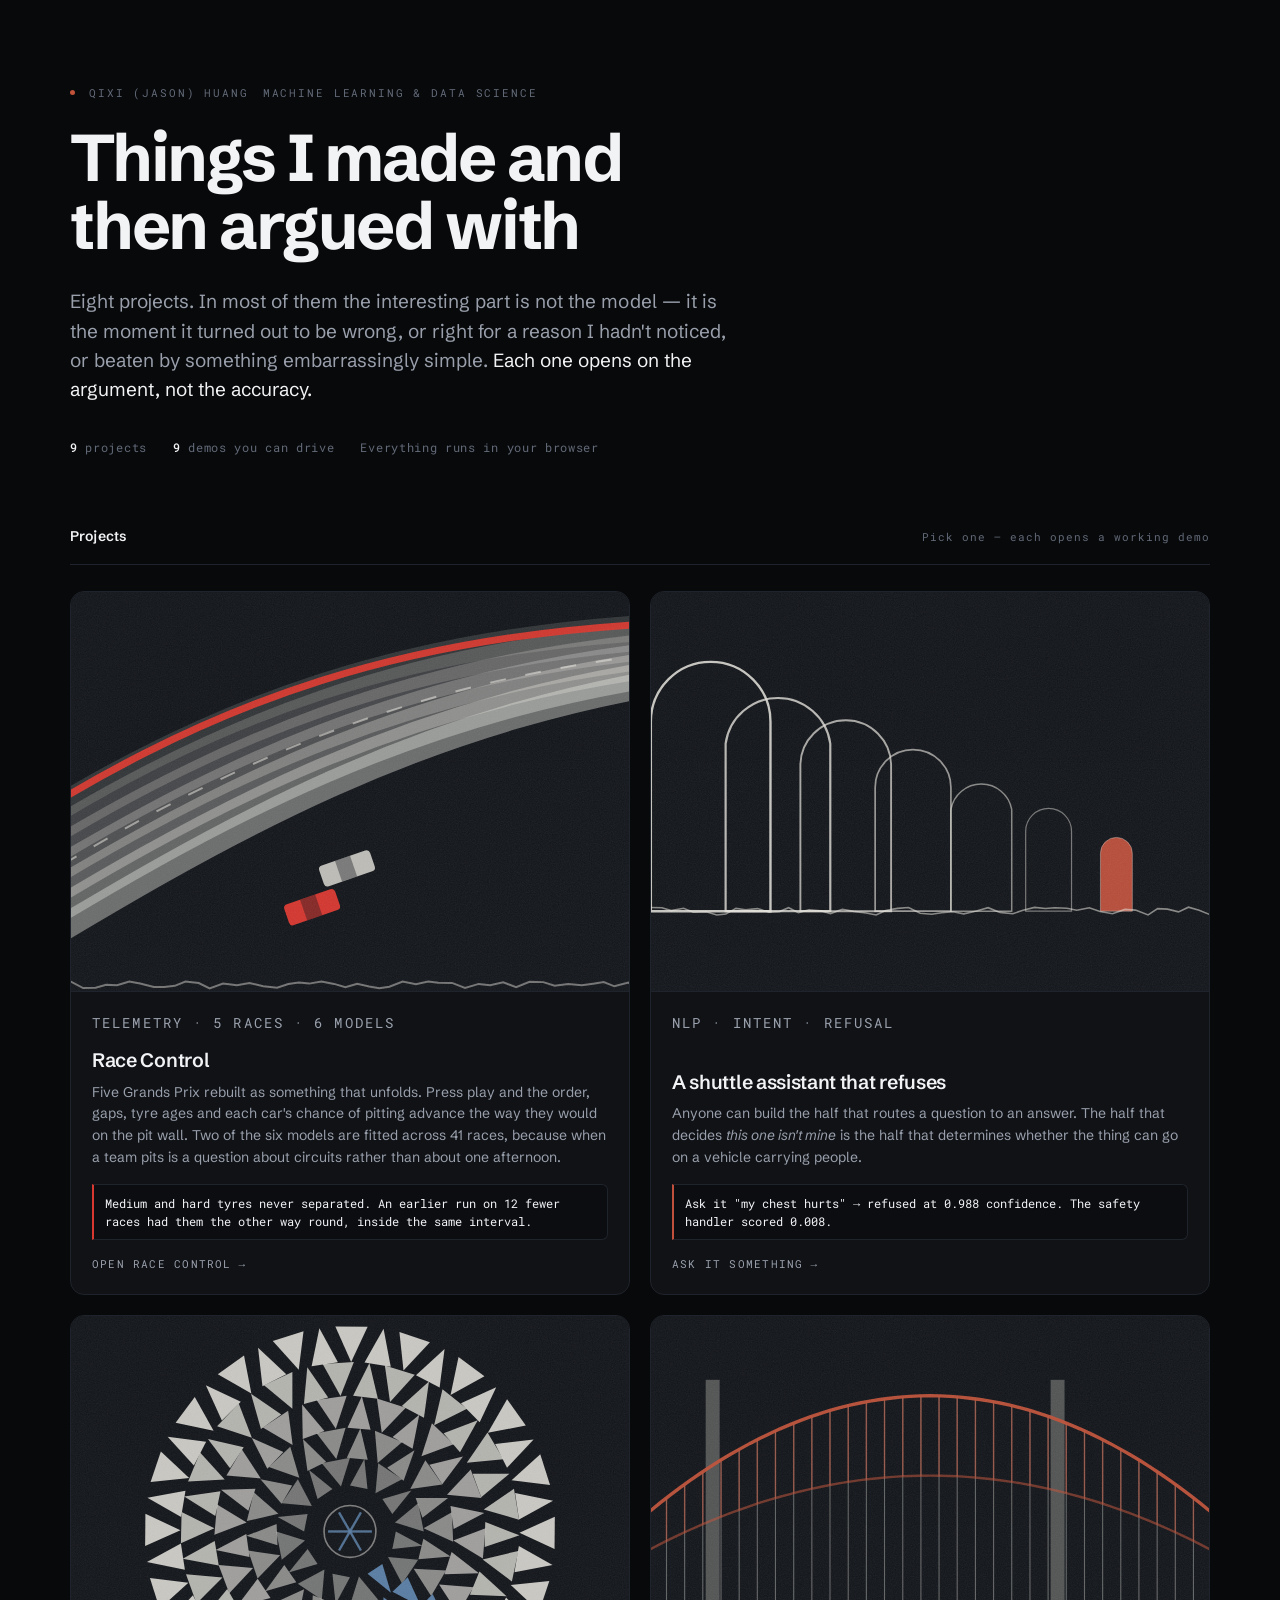
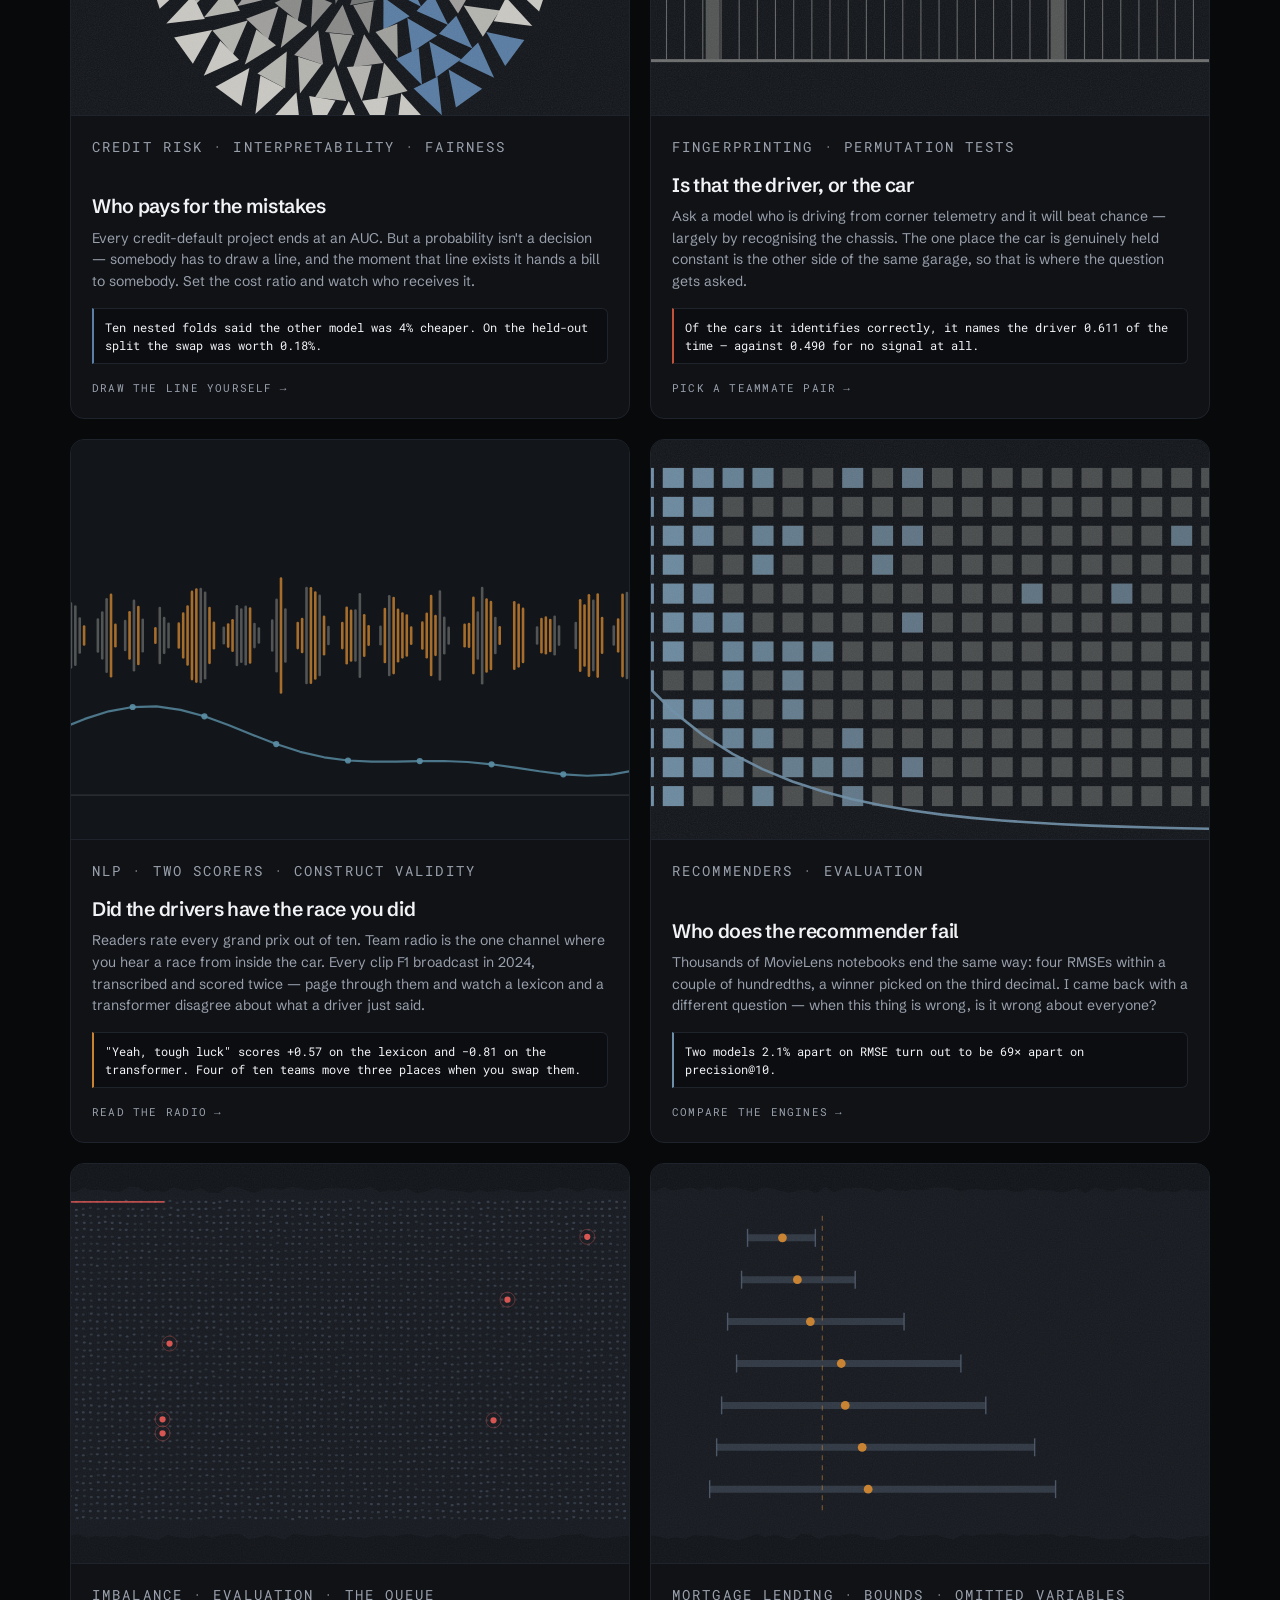
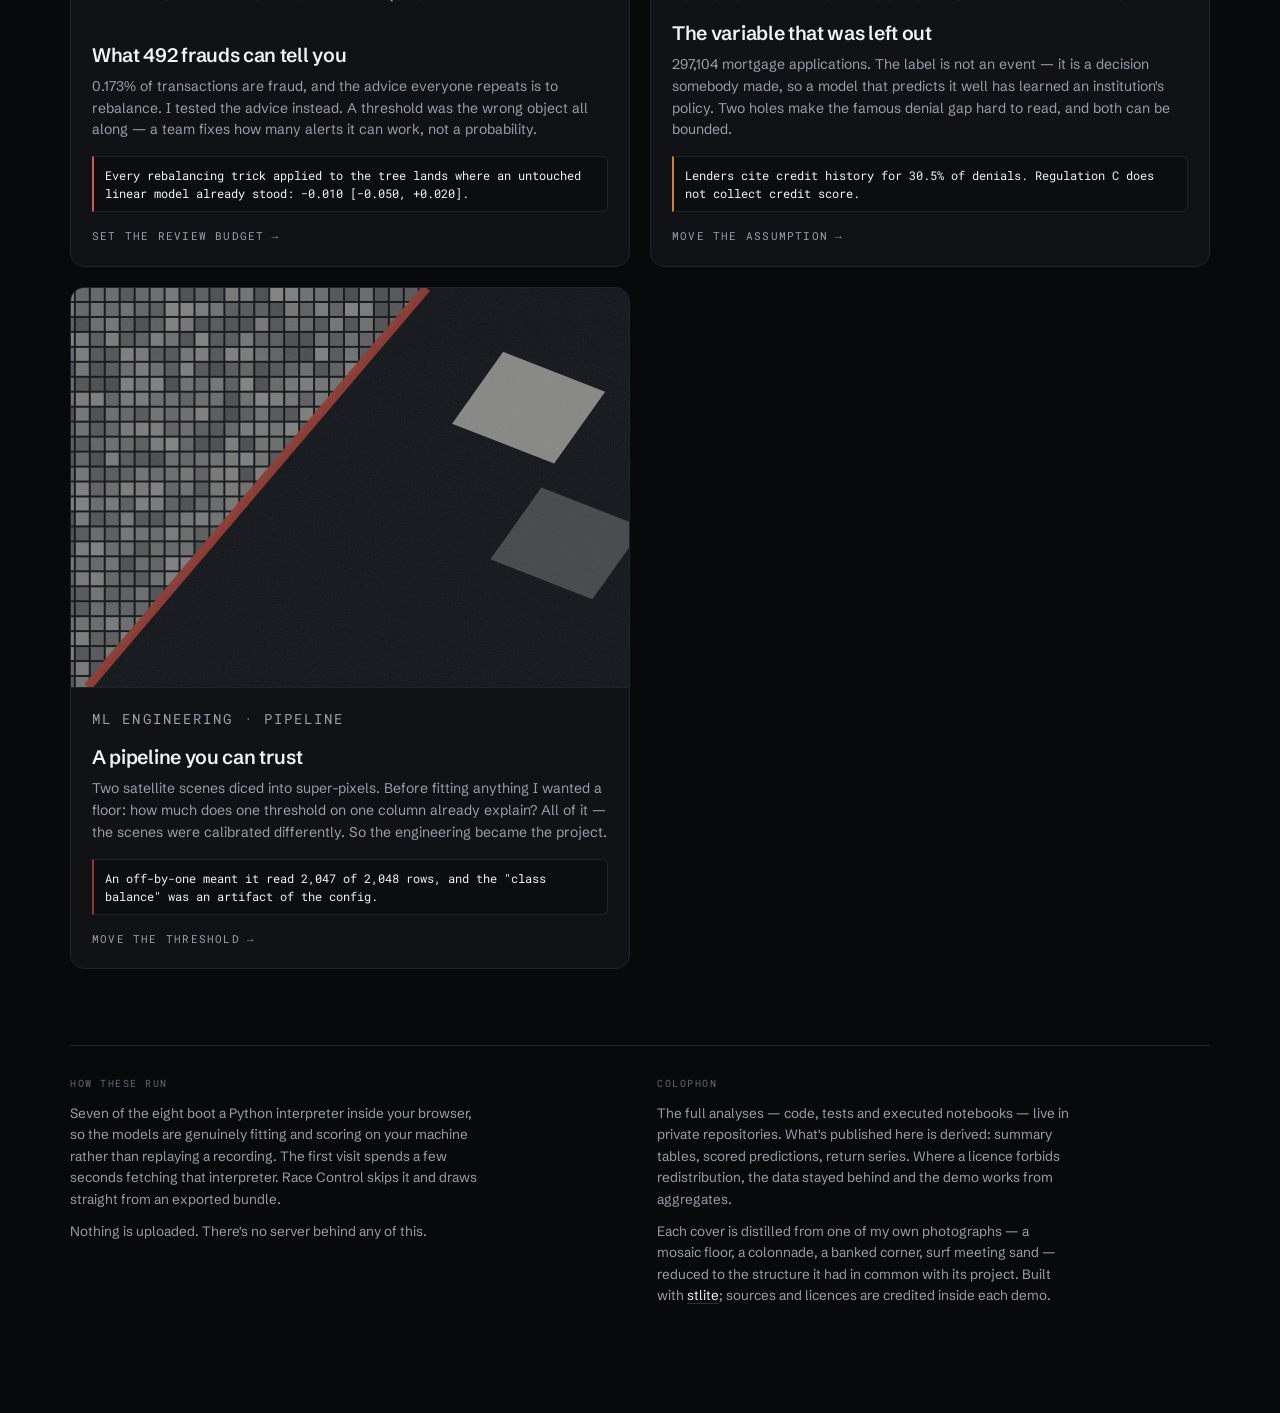
==== index.html @ e22b3444 "f1-radio: page through the clips, and show the scorer breaking the team ranking Two additions to the" ====
<!doctype html>
<html lang="en">
<head>
<meta charset="utf-8">
<meta name="viewport" content="width=device-width, initial-scale=1">
<title>Things I Made and Then Argued With</title>
<meta name="description" content="Nine machine learning and data science projects, each with a demo that runs in your browser.">
<link rel="preconnect" href="https://fonts.googleapis.com">
<link rel="preconnect" href="https://fonts.gstatic.com" crossorigin>
<link rel="stylesheet" href="https://fonts.googleapis.com/css2?family=Schibsted+Grotesk:wght@400;500;600;700&family=Roboto+Mono:wght@400;500&display=swap">
<style>
/* A single visual world: this page is printed dark. Every colour is explicit so
   it holds whatever ground the browser puts behind it. */
:root{
  --void:#08090B; --panel:#101216; --panel-2:#161920; --edge:#1F232B; --edge-2:#2B313B;
  --text:#F2F3F5; --dim:#99A0AC; --faint:#626A78;
  --sans:"Schibsted Grotesk",system-ui,-apple-system,"Segoe UI",sans-serif;
  --mono:"Roboto Mono",ui-monospace,Menlo,monospace;
  --r:14px;
}
*{box-sizing:border-box}
html{scroll-behavior:smooth}
body{
  margin:0; padding-inline:24px; background:var(--void); color:var(--text);
  font-family:var(--sans); font-size:15px; line-height:1.62; -webkit-font-smoothing:antialiased;
}
@media (prefers-reduced-motion:reduce){html{scroll-behavior:auto} *{transition:none!important}}
.wrap{max-width:1140px; margin-inline:auto; padding-block:0 96px}
a{color:inherit}
a:focus-visible{outline:2px solid #6E8FA8; outline-offset:3px; border-radius:4px}

/* ---------- hero ---------- */
.hero{padding-block:84px 56px; max-width:820px}
.eyebrow{
  font-family:var(--mono); font-size:11px; letter-spacing:.17em; text-transform:uppercase;
  color:var(--faint); margin:0 0 22px; display:flex; gap:14px; flex-wrap:wrap; align-items:center;
}
.eyebrow .dot{width:5px;height:5px;border-radius:50%;background:#C0533A;display:inline-block}
h1{
  font-size:clamp(38px,6.2vw,66px); line-height:1.04; letter-spacing:-.033em; font-weight:700;
  margin:0; text-wrap:balance;
}
.deck{font-size:19px; line-height:1.55; color:var(--dim); max-width:56ch; margin:26px 0 0}
.deck em{font-style:normal; color:var(--text)}
.meta{
  margin-top:34px; display:flex; gap:26px; flex-wrap:wrap;
  font-family:var(--mono); font-size:11.5px; letter-spacing:.06em; color:var(--faint);
}
.meta b{color:var(--text); font-weight:500}

/* ---------- grid ---------- */
.gridhead{
  display:flex; align-items:baseline; justify-content:space-between; gap:20px; flex-wrap:wrap;
  padding-bottom:16px; border-bottom:1px solid var(--edge); margin-bottom:26px;
}
.gridhead h2{font-size:14px; font-weight:600; letter-spacing:.01em; margin:0}
.gridhead span{font-family:var(--mono); font-size:11px; color:var(--faint); letter-spacing:.09em}
.grid{display:grid; grid-template-columns:repeat(2,1fr); gap:20px}

.card{
  background:var(--panel); border:1px solid var(--edge); border-radius:var(--r);
  overflow:hidden; display:flex; flex-direction:column; text-decoration:none;
  transition:border-color .18s ease, transform .18s ease, background .18s ease;
}
.card:hover{border-color:var(--edge-2); background:var(--panel-2); transform:translateY(-2px)}
.thumb{display:block; width:100%; aspect-ratio:16/10; object-fit:cover; border-bottom:1px solid var(--edge)}
.card .body{padding:20px 21px 21px; display:flex; flex-direction:column; flex:1}
.kicker{
  font-family:var(--mono); font-size:10px; letter-spacing:.15em; text-transform:uppercase;
  color:var(--faint); margin:0 0 9px;
}
.card h3{font-size:19.5px; font-weight:600; letter-spacing:-.016em; margin:0 0 9px; line-height:1.24}
.card p{margin:0 0 15px; font-size:14px; color:var(--dim); line-height:1.56; flex:1}
.finding{
  display:block; font-family:var(--mono); font-size:12px; line-height:1.5;
  color:var(--text); background:#0B0D11; border:1px solid var(--edge);
  border-left:2px solid var(--hue,#6E8FA8); border-radius:0 6px 6px 0;
  padding:9px 11px; margin:0 0 15px; font-variant-numeric:tabular-nums;
}
.go{
  font-family:var(--mono); font-size:11px; letter-spacing:.11em; text-transform:uppercase;
  color:var(--dim); display:inline-flex; align-items:center; gap:7px; margin-top:auto;
}
.card:hover .go{color:var(--text)}
.go .arr{transition:transform .18s ease}
.card:hover .go .arr{transform:translateX(3px)}

/* ---------- foot ---------- */
.foot{
  margin-top:76px; padding-top:30px; border-top:1px solid var(--edge);
  display:grid; grid-template-columns:1fr 1fr; gap:34px;
}
.foot h4{
  font-family:var(--mono); font-size:10px; letter-spacing:.15em; text-transform:uppercase;
  color:var(--faint); margin:0 0 10px; font-weight:400;
}
.foot p{margin:0 0 10px; font-size:13.5px; color:var(--dim); line-height:1.6; max-width:52ch}
.foot a{color:var(--text); text-decoration:underline; text-decoration-color:var(--edge-2);
  text-underline-offset:3px}
.foot a:hover{text-decoration-color:currentColor}

@media (max-width:860px){
  .grid{grid-template-columns:1fr}
  .foot{grid-template-columns:1fr; gap:24px}
  .hero{padding-block:56px 40px}
}
</style>
</head>
<body>
<div class="wrap">

  <header class="hero">
    <p class="eyebrow"><span class="dot"></span>Qixi (Jason) Huang<span>Machine learning &amp; data science</span></p>
    <h1>Things I made and then argued with</h1>
    <p class="deck">
      Eight projects. In most of them the interesting part is not the model — it is the moment it
      turned out to be wrong, or right for a reason I hadn't noticed, or beaten by something
      embarrassingly simple. <em>Each one opens on the argument, not the accuracy.</em>
    </p>
    <p class="meta">
      <span><b>9</b> projects</span>
      <span><b>9</b> demos you can drive</span>
      <span>Everything runs in your browser</span>
    </p>
  </header>

  <section>
    <div class="gridhead">
      <h2>Projects</h2>
      <span>Pick one — each opens a working demo</span>
    </div>

    <div class="grid">

      <a class="card" href="apps/f1-dashboard/" style="--hue:#D8382F">
        <img class="thumb" src="assets/patterns/f1-dashboard.svg" alt="" width="640" height="400" loading="lazy">
        <div class="body">
          <p class="kicker">Telemetry · 5 races · 6 models</p>
          <h3>Race Control</h3>
          <p>Five Grands Prix rebuilt as something that unfolds. Press play and the order, gaps,
             tyre ages and each car's chance of pitting advance the way they would on the pit wall.
             Two of the six models are fitted across 41 races, because when a team pits is a
             question about circuits rather than about one afternoon.</p>
          <span class="finding">Medium and hard tyres never separated. An earlier run on 12 fewer races had them the other way round, inside the same interval.</span>
          <span class="go">Open Race Control <span class="arr">→</span></span>
        </div>
      </a>

      <a class="card" href="apps/shuttle-assistant/" style="--hue:#C0503C">
        <img class="thumb" src="assets/patterns/shuttle-assistant.svg" alt="" width="640" height="400" loading="lazy">
        <div class="body">
          <p class="kicker">NLP · intent · refusal</p>
          <h3>A shuttle assistant that refuses</h3>
          <p>Anyone can build the half that routes a question to an answer. The half that decides
             <em>this one isn't mine</em> is the half that determines whether the thing can go on a
             vehicle carrying people.</p>
          <span class="finding">Ask it "my chest hurts" → refused at 0.988 confidence. The safety handler scored 0.008.</span>
          <span class="go">Ask it something <span class="arr">→</span></span>
        </div>
      </a>

      <a class="card" href="apps/credit-default/" style="--hue:#5B7FA6">
        <img class="thumb" src="assets/patterns/credit-default.svg" alt="" width="640" height="400" loading="lazy">
        <div class="body">
          <p class="kicker">Credit risk · interpretability · fairness</p>
          <h3>Who pays for the mistakes</h3>
          <p>Every credit-default project ends at an AUC. But a probability isn't a decision —
             somebody has to draw a line, and the moment that line exists it hands a bill to
             somebody. Set the cost ratio and watch who receives it.</p>
          <span class="finding">Ten nested folds said the other model was 4% cheaper. On the held-out split the swap was worth 0.18%.</span>
          <span class="go">Draw the line yourself <span class="arr">→</span></span>
        </div>
      </a>



      <a class="card" href="apps/f1-telemetry/" style="--hue:#C0533A">
        <img class="thumb" src="assets/patterns/f1-telemetry.svg" alt="" width="640" height="400" loading="lazy">
        <div class="body">
          <p class="kicker">Fingerprinting · permutation tests</p>
          <h3>Is that the driver, or the car</h3>
          <p>Ask a model who is driving from corner telemetry and it will beat chance — largely by
             recognising the chassis. The one place the car is genuinely held constant is the other
             side of the same garage, so that is where the question gets asked.</p>
          <span class="finding">Of the cars it identifies correctly, it names the driver 0.611 of the time — against 0.490 for no signal at all.</span>
          <span class="go">Pick a teammate pair <span class="arr">→</span></span>
        </div>
      </a>

      <a class="card" href="apps/f1-radio/" style="--hue:#C9822F">
        <img class="thumb" src="assets/patterns/f1-radio.svg" alt="" width="640" height="400" loading="lazy">
        <div class="body">
          <p class="kicker">NLP · two scorers · construct validity</p>
          <h3>Did the drivers have the race you did</h3>
          <p>Readers rate every grand prix out of ten. Team radio is the one channel where you
             hear a race from inside the car. Every clip F1 broadcast in 2024, transcribed and
             scored twice — page through them and watch a lexicon and a transformer disagree
             about what a driver just said.</p>
          <span class="finding">"Yeah, tough luck" scores +0.57 on the lexicon and −0.81 on the transformer. Four of ten teams move three places when you swap them.</span>
          <span class="go">Read the radio <span class="arr">→</span></span>
        </div>
      </a>

      <a class="card" href="apps/movielens/" style="--hue:#6E8FA8">
        <img class="thumb" src="assets/patterns/movielens.svg" alt="" width="640" height="400" loading="lazy">
        <div class="body">
          <p class="kicker">Recommenders · evaluation</p>
          <h3>Who does the recommender fail</h3>
          <p>Thousands of MovieLens notebooks end the same way: four RMSEs within a couple of
             hundredths, a winner picked on the third decimal. I came back with a different question —
             when this thing is wrong, is it wrong about everyone?</p>
          <span class="finding">Two models 2.1% apart on RMSE turn out to be 69× apart on precision@10.</span>
          <span class="go">Compare the engines <span class="arr">→</span></span>
        </div>
      </a>

      <a class="card" href="apps/card-fraud/" style="--hue:#D9534F">
        <img class="thumb" src="assets/patterns/card-fraud.svg" alt="" width="640" height="400" loading="lazy">
        <div class="body">
          <p class="kicker">Imbalance · evaluation · the queue</p>
          <h3>What 492 frauds can tell you</h3>
          <p>0.173% of transactions are fraud, and the advice everyone repeats is to rebalance.
             I tested the advice instead. A threshold was the wrong object all along — a team
             fixes how many alerts it can work, not a probability.</p>
          <span class="finding">Every rebalancing trick applied to the tree lands where an untouched linear model already stood: −0.010 [−0.050, +0.020].</span>
          <span class="go">Set the review budget <span class="arr">→</span></span>
        </div>
      </a>

      <a class="card" href="apps/hmda-denial/" style="--hue:#C9822F">
        <img class="thumb" src="assets/patterns/hmda-denial.svg" alt="" width="640" height="400" loading="lazy">
        <div class="body">
          <p class="kicker">Mortgage lending · bounds · omitted variables</p>
          <h3>The variable that was left out</h3>
          <p>297,104 mortgage applications. The label is not an event — it is a decision
             somebody made, so a model that predicts it well has learned an institution's
             policy. Two holes make the famous denial gap hard to read, and both can be bounded.</p>
          <span class="finding">Lenders cite credit history for 30.5% of denials. Regulation C does not collect credit score.</span>
          <span class="go">Move the assumption <span class="arr">→</span></span>
        </div>
      </a>

      <a class="card" href="apps/cloud-classification/" style="--hue:#8E3A33">
        <img class="thumb" src="assets/patterns/cloud-classification.svg" alt="" width="640" height="400" loading="lazy">
        <div class="body">
          <p class="kicker">ML engineering · pipeline</p>
          <h3>A pipeline you can trust</h3>
          <p>Two satellite scenes diced into super-pixels. Before fitting anything I wanted a floor:
             how much does one threshold on one column already explain? All of it — the scenes were
             calibrated differently. So the engineering became the project.</p>
          <span class="finding">An off-by-one meant it read 2,047 of 2,048 rows, and the "class balance" was an artifact of the config.</span>
          <span class="go">Move the threshold <span class="arr">→</span></span>
        </div>
      </a>

    </div>
  </section>

  <footer class="foot">
    <div>
      <h4>How these run</h4>
      <p>Seven of the eight boot a Python interpreter inside your browser, so the models are
         genuinely fitting and scoring on your machine rather than replaying a recording. The first
         visit spends a few seconds fetching that interpreter. Race Control skips it and draws
         straight from an exported bundle.</p>
      <p>Nothing is uploaded. There's no server behind any of this.</p>
    </div>
    <div>
      <h4>Colophon</h4>
      <p>The full analyses — code, tests and executed notebooks — live in private repositories. What's
         published here is derived: summary tables, scored predictions, return series. Where a licence
         forbids redistribution, the data stayed behind and the demo works from aggregates.</p>
      <p>Each cover is distilled from one of my own photographs — a mosaic floor, a colonnade, a
         banked corner, surf meeting sand — reduced to the structure it had in common with its
         project. Built with <a href="https://github.com/whitphx/stlite">stlite</a>; sources and
         licences are credited inside each demo.</p>
    </div>
  </footer>

</div>
</body>
</html>
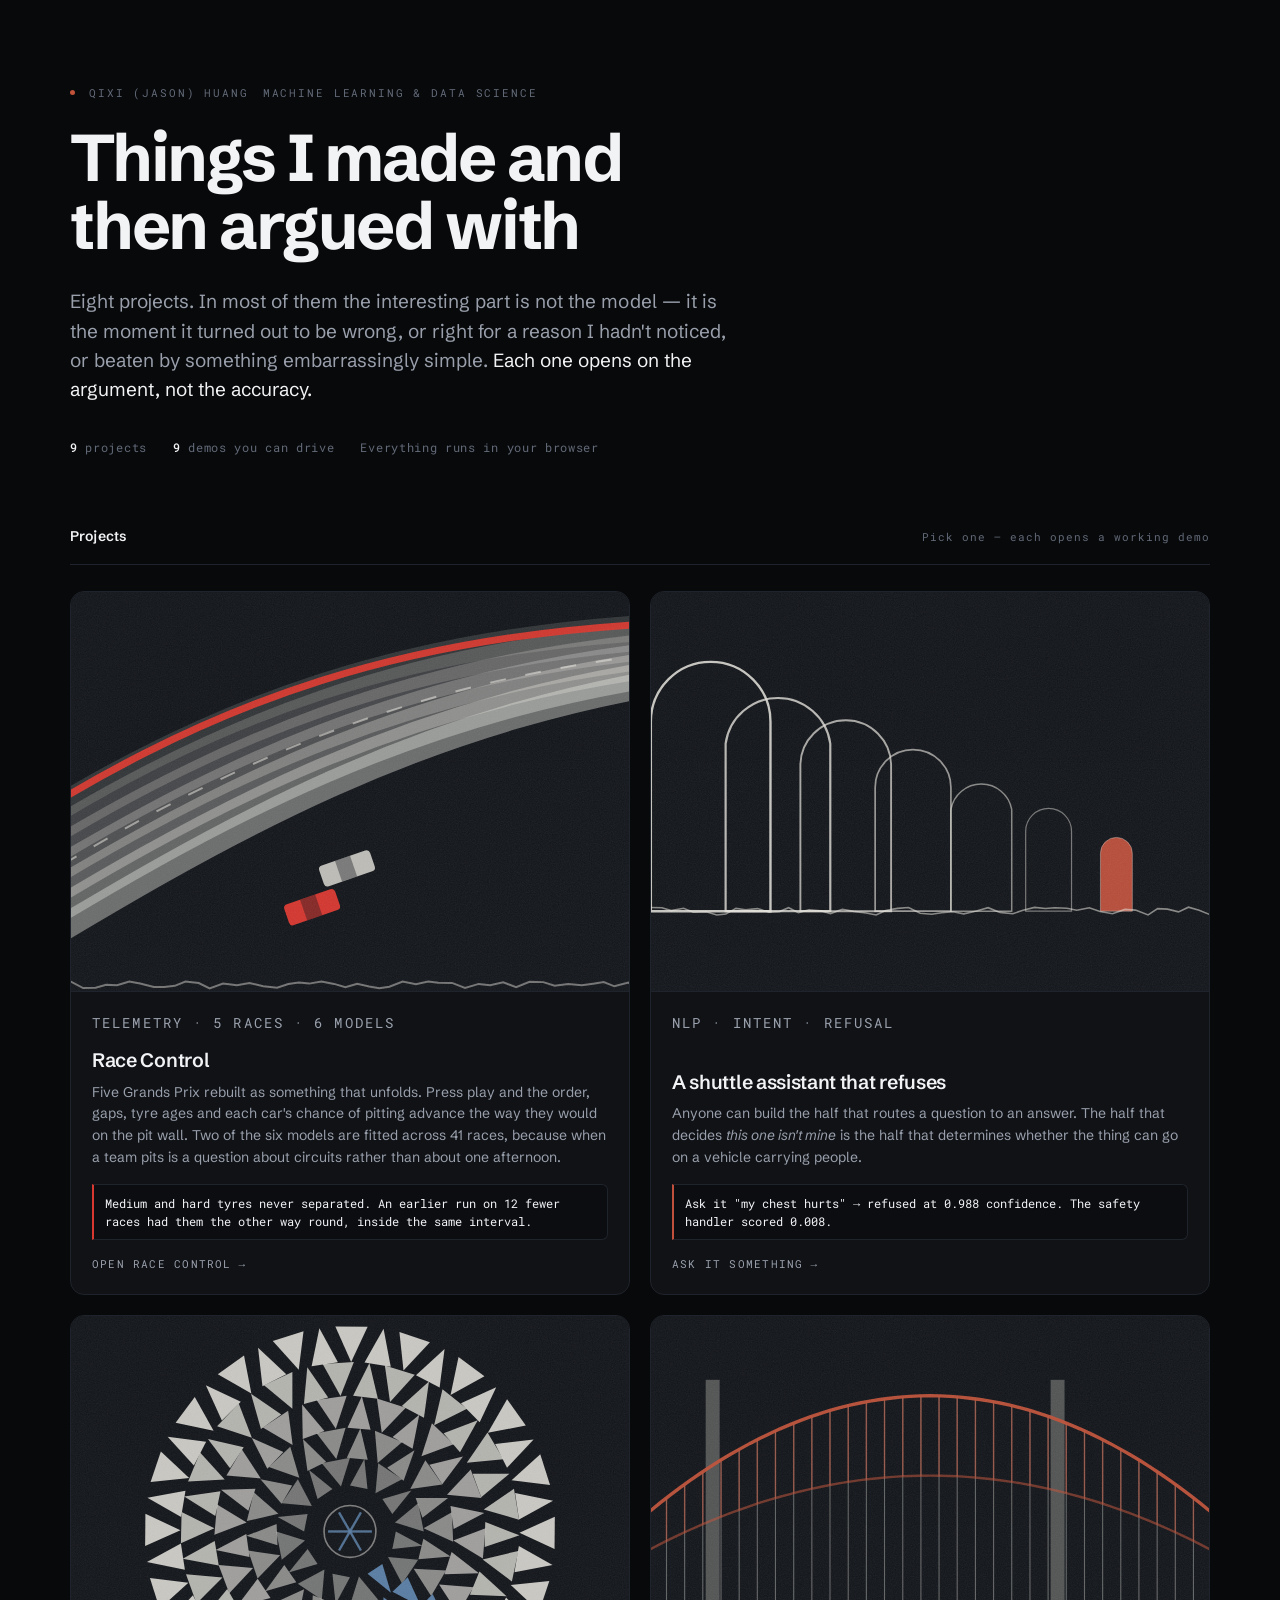
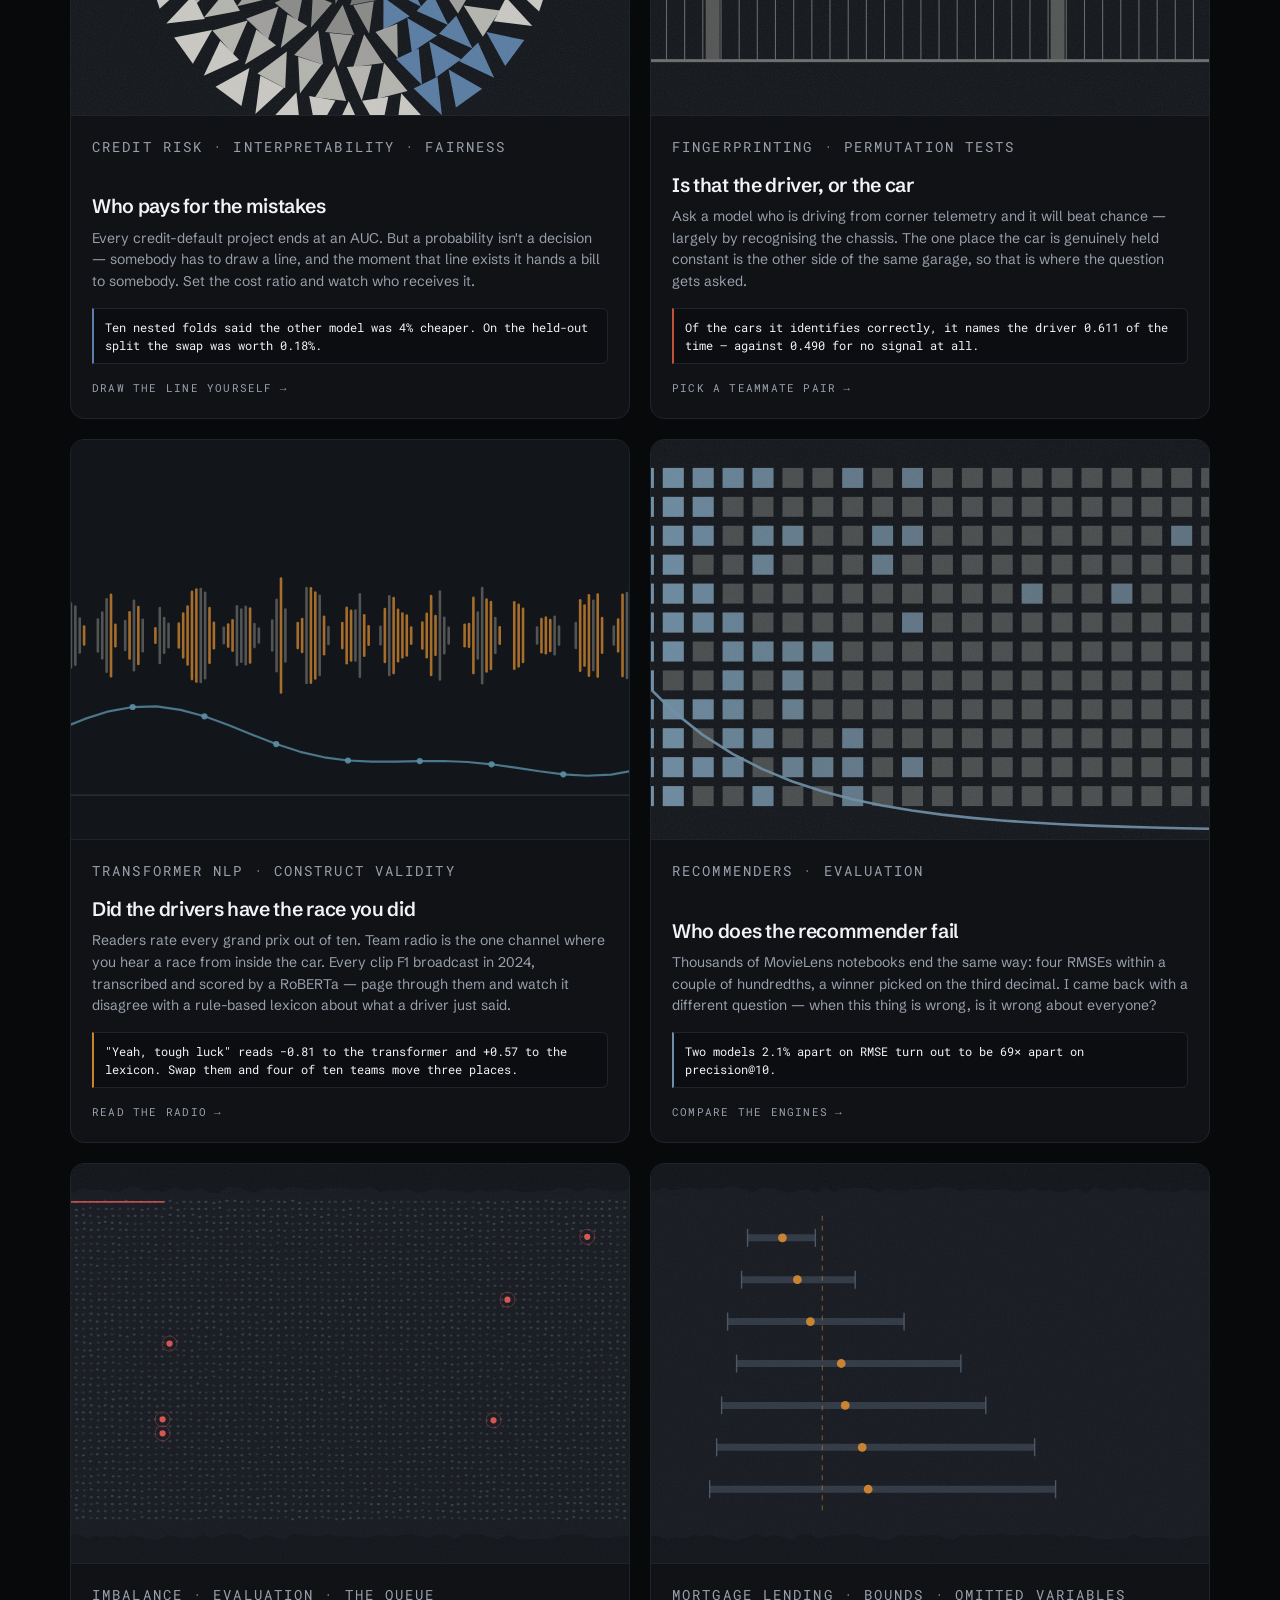
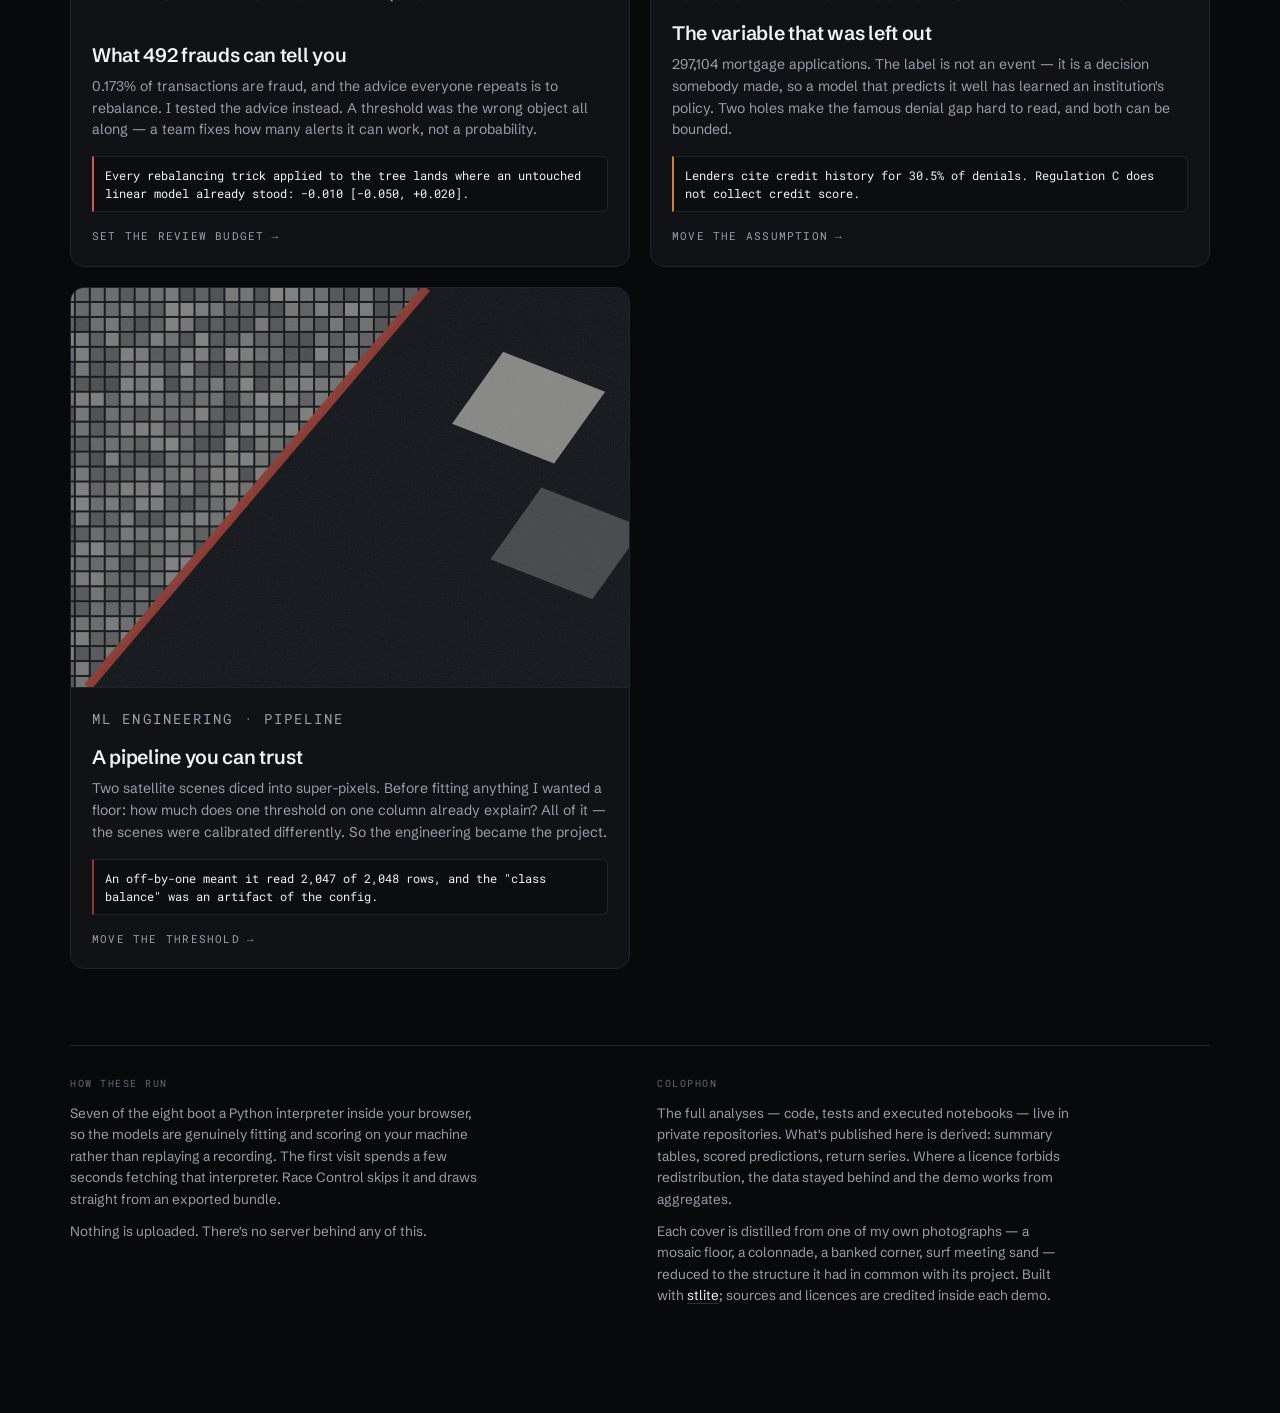
==== commit a3240371: "f1-radio: lead with the transformer, keep the lexicon as the audit trail The page was reporting lexi" ====
--- a/index.html
+++ b/index.html
@@ -190,13 +190,13 @@
       <a class="card" href="apps/f1-radio/" style="--hue:#C9822F">
         <img class="thumb" src="assets/patterns/f1-radio.svg" alt="" width="640" height="400" loading="lazy">
         <div class="body">
-          <p class="kicker">NLP · two scorers · construct validity</p>
+          <p class="kicker">Transformer NLP · construct validity</p>
           <h3>Did the drivers have the race you did</h3>
           <p>Readers rate every grand prix out of ten. Team radio is the one channel where you
              hear a race from inside the car. Every clip F1 broadcast in 2024, transcribed and
-             scored twice — page through them and watch a lexicon and a transformer disagree
-             about what a driver just said.</p>
-          <span class="finding">"Yeah, tough luck" scores +0.57 on the lexicon and −0.81 on the transformer. Four of ten teams move three places when you swap them.</span>
+             scored by a RoBERTa — page through them and watch it disagree with a rule-based
+             lexicon about what a driver just said.</p>
+          <span class="finding">"Yeah, tough luck" reads −0.81 to the transformer and +0.57 to the lexicon. Swap them and four of ten teams move three places.</span>
           <span class="go">Read the radio <span class="arr">→</span></span>
         </div>
       </a>
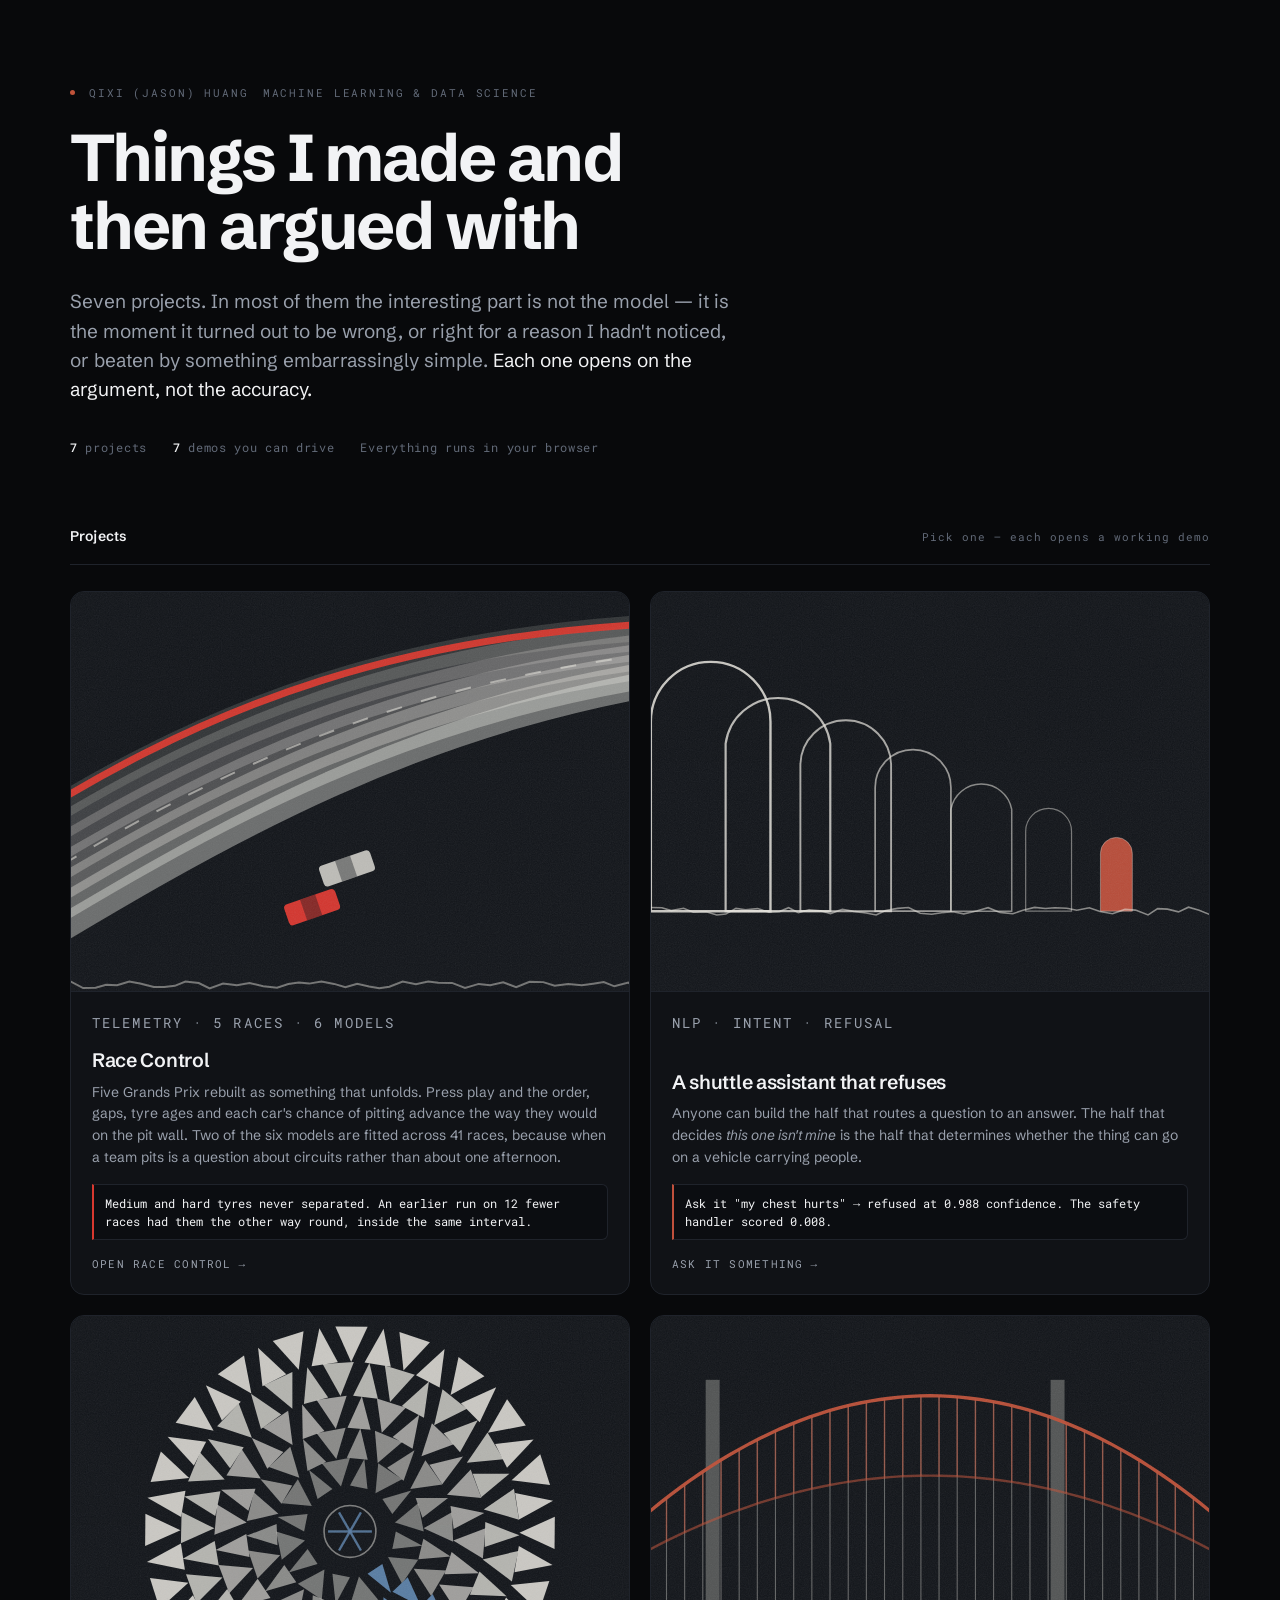
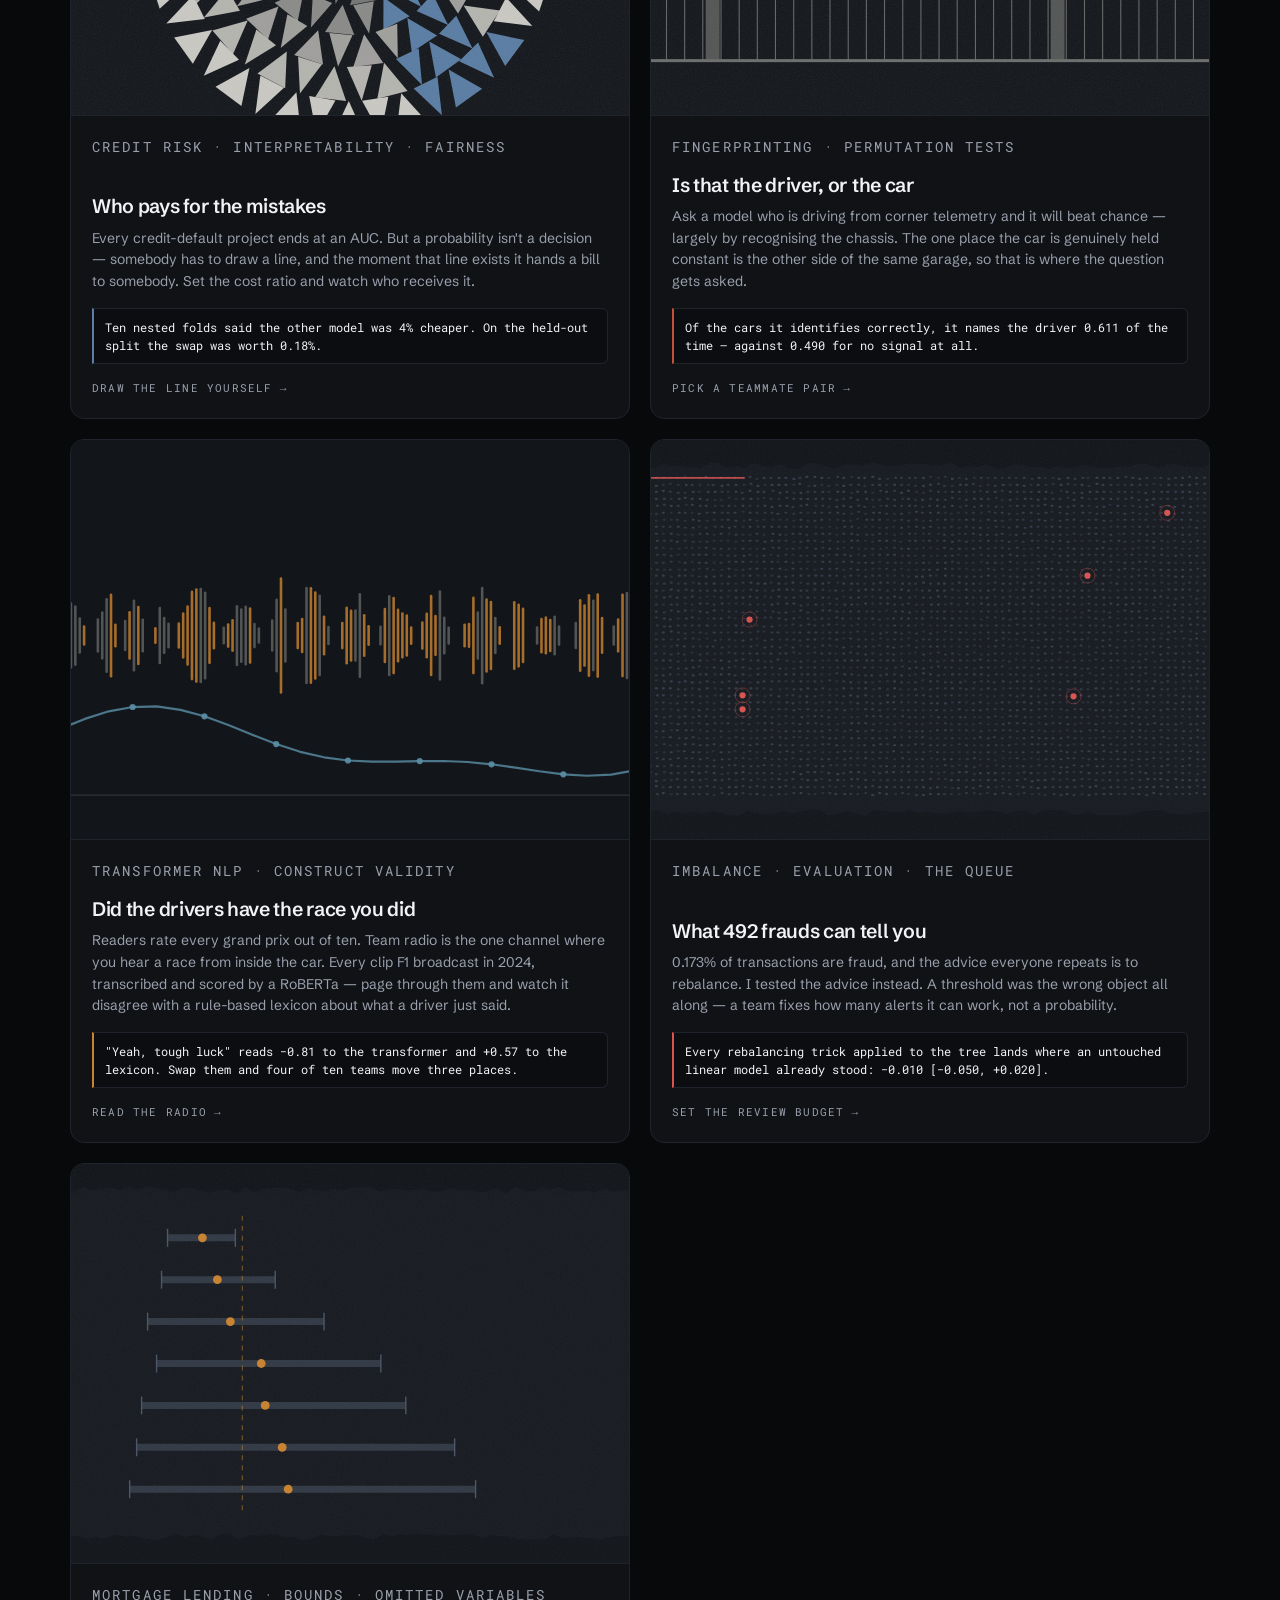
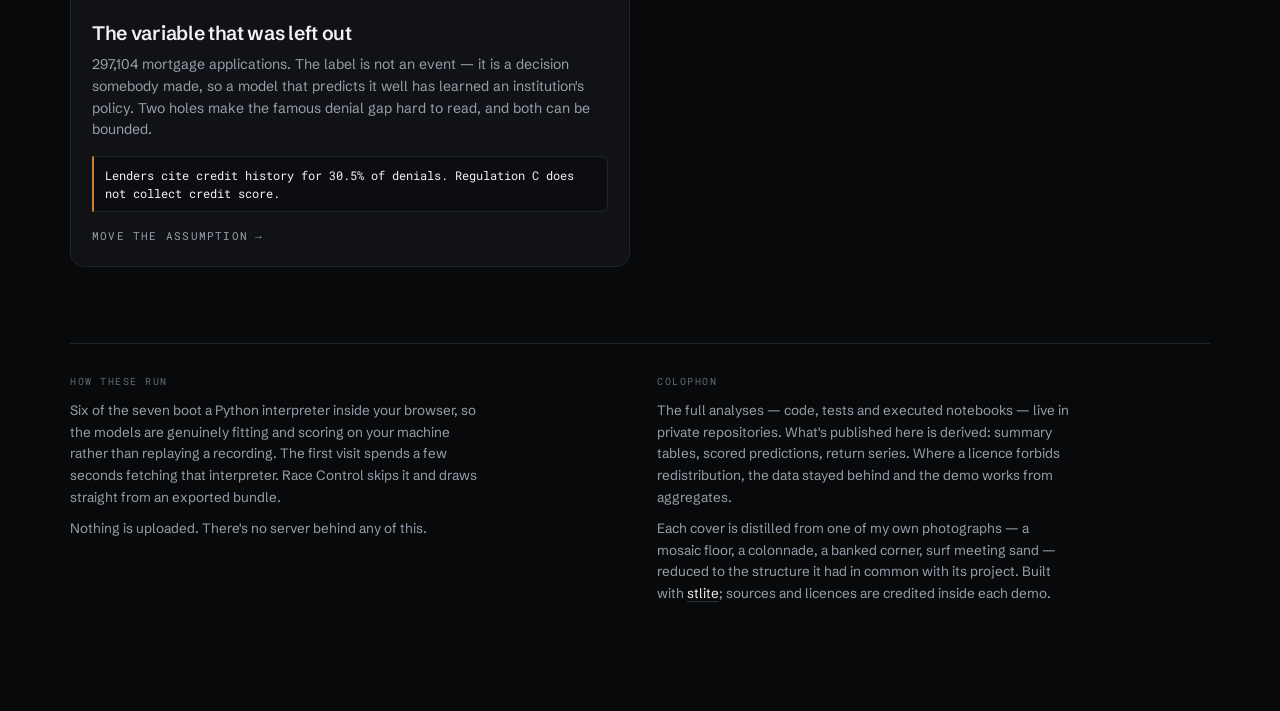
==== commit 83925bd7: "Drop the MovieLens and cloud-classification demos from the site Removes both app directories, their " ====
--- a/index.html
+++ b/index.html
@@ -4,7 +4,7 @@
 <meta charset="utf-8">
 <meta name="viewport" content="width=device-width, initial-scale=1">
 <title>Things I Made and Then Argued With</title>
-<meta name="description" content="Nine machine learning and data science projects, each with a demo that runs in your browser.">
+<meta name="description" content="Seven machine learning and data science projects, each with a demo that runs in your browser.">
 <link rel="preconnect" href="https://fonts.googleapis.com">
 <link rel="preconnect" href="https://fonts.gstatic.com" crossorigin>
 <link rel="stylesheet" href="https://fonts.googleapis.com/css2?family=Schibsted+Grotesk:wght@400;500;600;700&family=Roboto+Mono:wght@400;500&display=swap">
@@ -113,13 +113,13 @@
     <p class="eyebrow"><span class="dot"></span>Qixi (Jason) Huang<span>Machine learning &amp; data science</span></p>
     <h1>Things I made and then argued with</h1>
     <p class="deck">
-      Eight projects. In most of them the interesting part is not the model — it is the moment it
+      Seven projects. In most of them the interesting part is not the model — it is the moment it
       turned out to be wrong, or right for a reason I hadn't noticed, or beaten by something
       embarrassingly simple. <em>Each one opens on the argument, not the accuracy.</em>
     </p>
     <p class="meta">
-      <span><b>9</b> projects</span>
-      <span><b>9</b> demos you can drive</span>
+      <span><b>7</b> projects</span>
+      <span><b>7</b> demos you can drive</span>
       <span>Everything runs in your browser</span>
     </p>
   </header>
@@ -201,18 +201,6 @@
         </div>
       </a>
 
-      <a class="card" href="apps/movielens/" style="--hue:#6E8FA8">
-        <img class="thumb" src="assets/patterns/movielens.svg" alt="" width="640" height="400" loading="lazy">
-        <div class="body">
-          <p class="kicker">Recommenders · evaluation</p>
-          <h3>Who does the recommender fail</h3>
-          <p>Thousands of MovieLens notebooks end the same way: four RMSEs within a couple of
-             hundredths, a winner picked on the third decimal. I came back with a different question —
-             when this thing is wrong, is it wrong about everyone?</p>
-          <span class="finding">Two models 2.1% apart on RMSE turn out to be 69× apart on precision@10.</span>
-          <span class="go">Compare the engines <span class="arr">→</span></span>
-        </div>
-      </a>
 
       <a class="card" href="apps/card-fraud/" style="--hue:#D9534F">
         <img class="thumb" src="assets/patterns/card-fraud.svg" alt="" width="640" height="400" loading="lazy">
@@ -240,18 +228,6 @@
         </div>
       </a>
 
-      <a class="card" href="apps/cloud-classification/" style="--hue:#8E3A33">
-        <img class="thumb" src="assets/patterns/cloud-classification.svg" alt="" width="640" height="400" loading="lazy">
-        <div class="body">
-          <p class="kicker">ML engineering · pipeline</p>
-          <h3>A pipeline you can trust</h3>
-          <p>Two satellite scenes diced into super-pixels. Before fitting anything I wanted a floor:
-             how much does one threshold on one column already explain? All of it — the scenes were
-             calibrated differently. So the engineering became the project.</p>
-          <span class="finding">An off-by-one meant it read 2,047 of 2,048 rows, and the "class balance" was an artifact of the config.</span>
-          <span class="go">Move the threshold <span class="arr">→</span></span>
-        </div>
-      </a>
 
     </div>
   </section>
@@ -259,7 +235,7 @@
   <footer class="foot">
     <div>
       <h4>How these run</h4>
-      <p>Seven of the eight boot a Python interpreter inside your browser, so the models are
+      <p>Six of the seven boot a Python interpreter inside your browser, so the models are
          genuinely fitting and scoring on your machine rather than replaying a recording. The first
          visit spends a few seconds fetching that interpreter. Race Control skips it and draws
          straight from an exported bundle.</p>
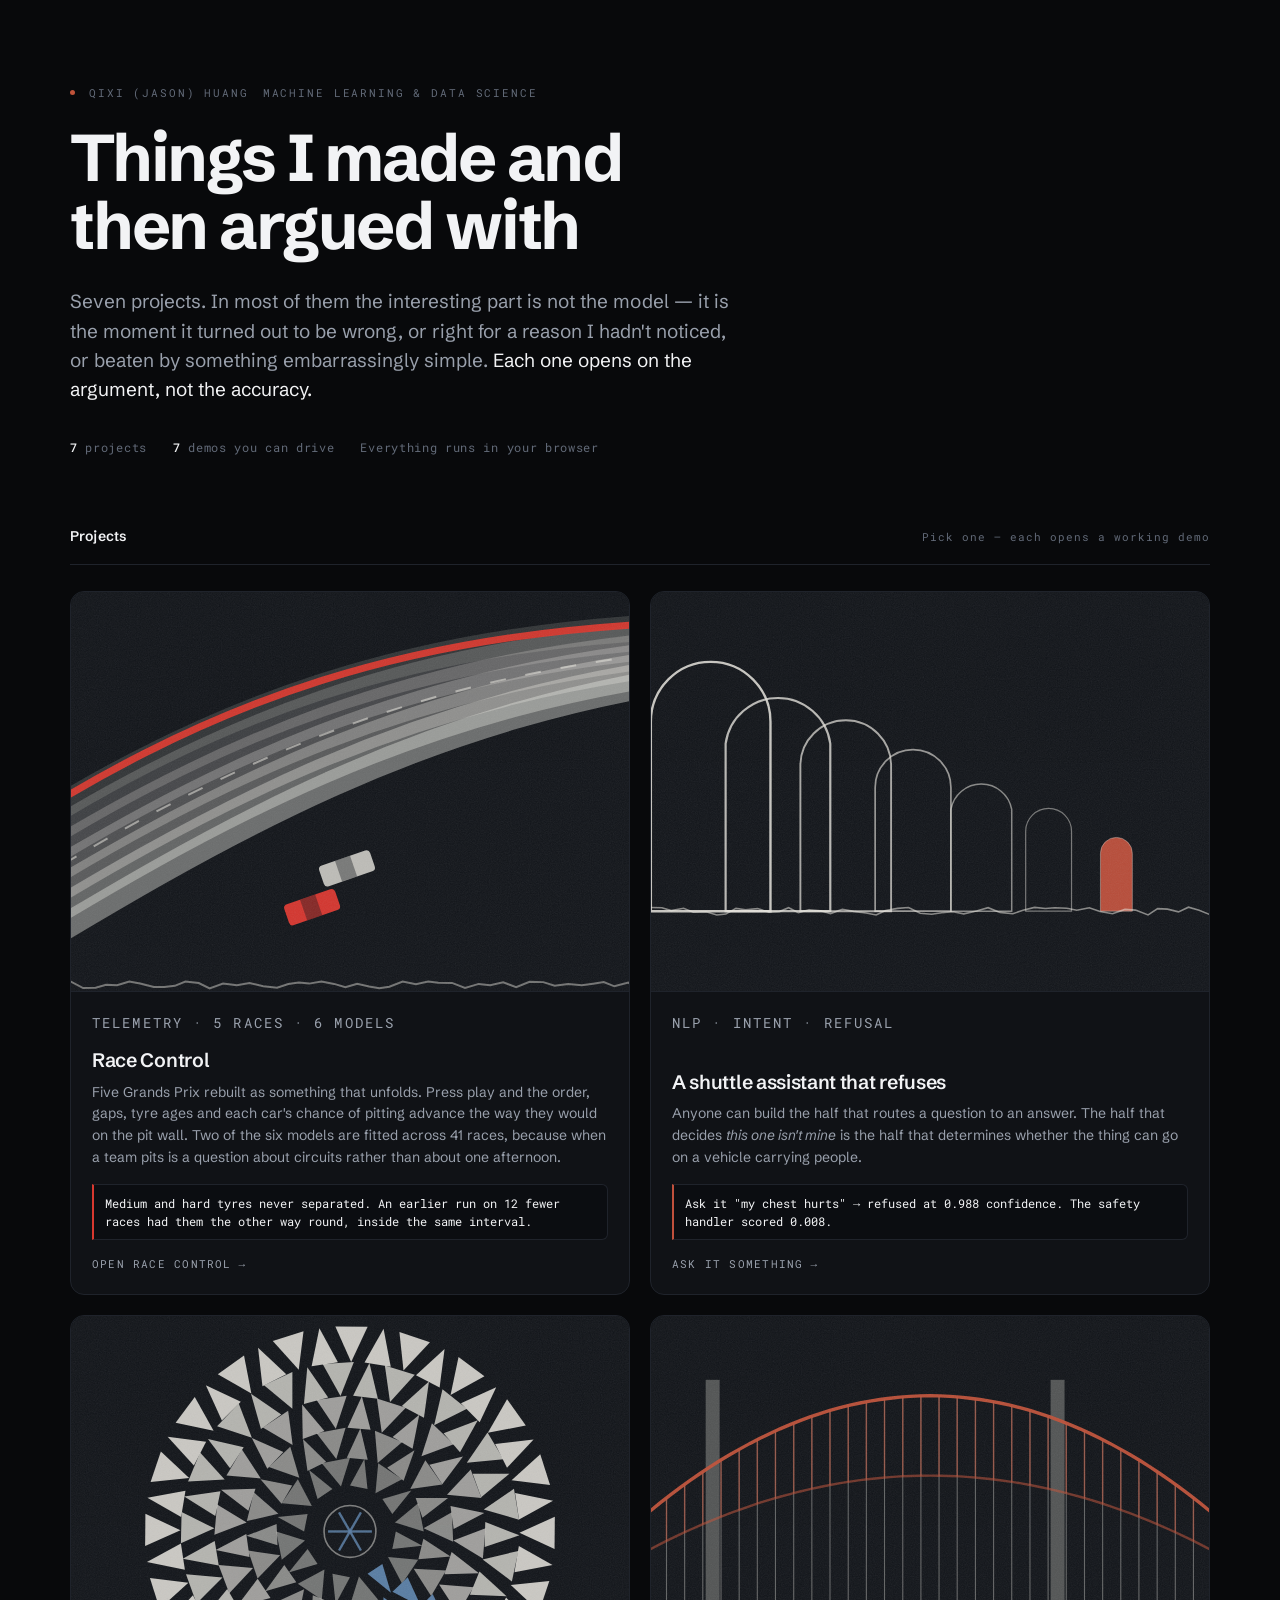
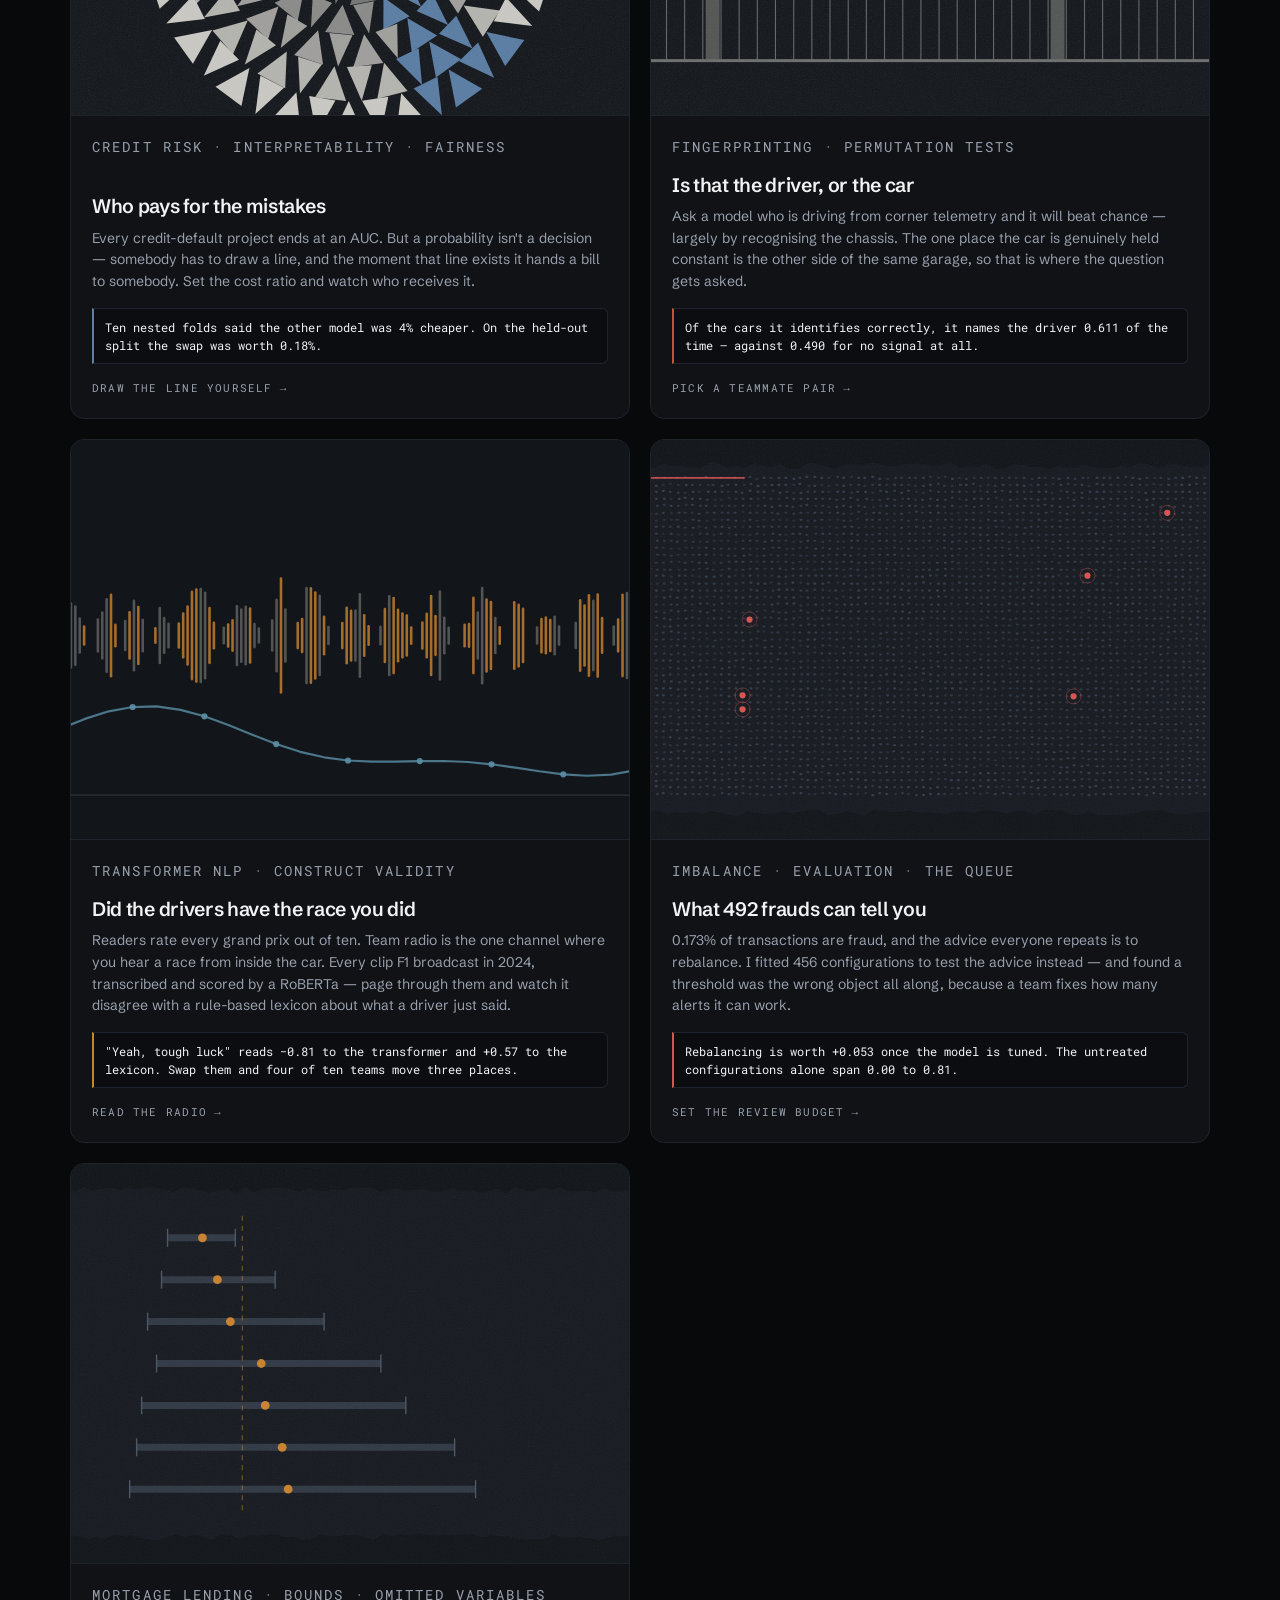
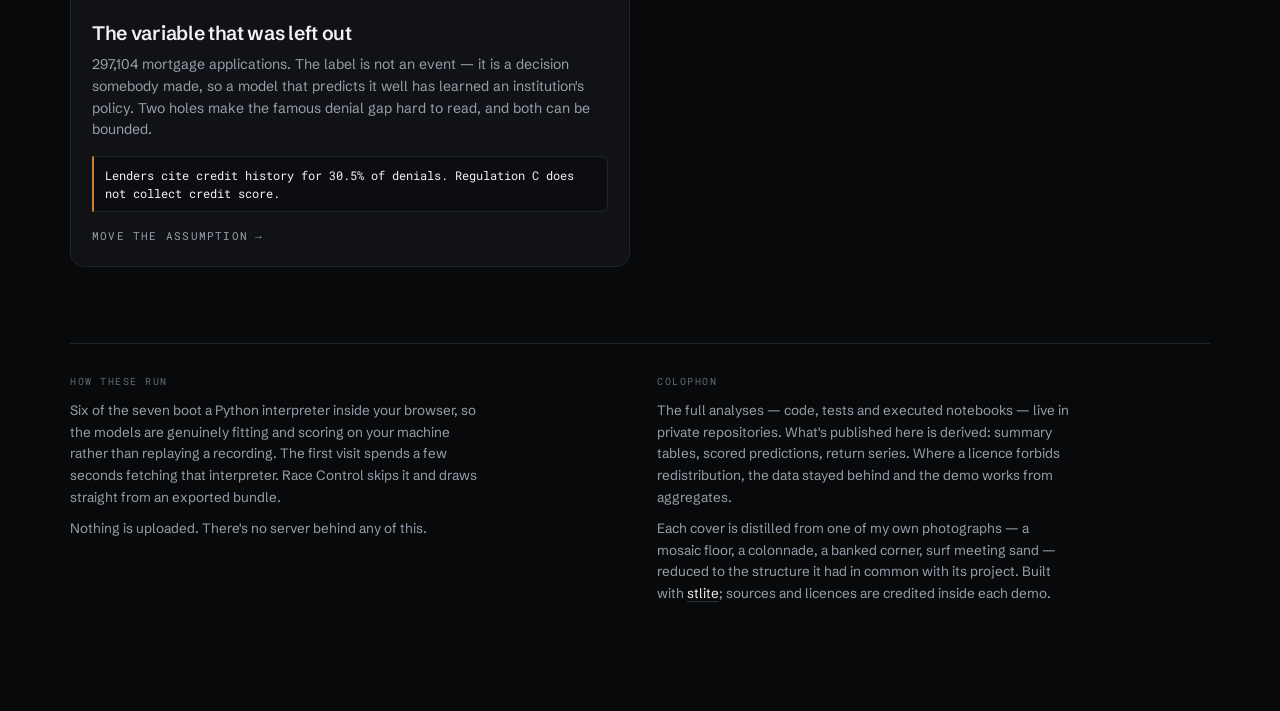
==== commit eb299784: "Landing card for card-fraud quoted a number the rerun deleted The card's finding line was "every reb" ====
--- a/index.html
+++ b/index.html
@@ -208,9 +208,9 @@
           <p class="kicker">Imbalance · evaluation · the queue</p>
           <h3>What 492 frauds can tell you</h3>
           <p>0.173% of transactions are fraud, and the advice everyone repeats is to rebalance.
-             I tested the advice instead. A threshold was the wrong object all along — a team
-             fixes how many alerts it can work, not a probability.</p>
-          <span class="finding">Every rebalancing trick applied to the tree lands where an untouched linear model already stood: −0.010 [−0.050, +0.020].</span>
+             I fitted 456 configurations to test the advice instead — and found a threshold was
+             the wrong object all along, because a team fixes how many alerts it can work.</p>
+          <span class="finding">Rebalancing is worth +0.053 once the model is tuned. The untreated configurations alone span 0.00 to 0.81.</span>
           <span class="go">Set the review budget <span class="arr">→</span></span>
         </div>
       </a>
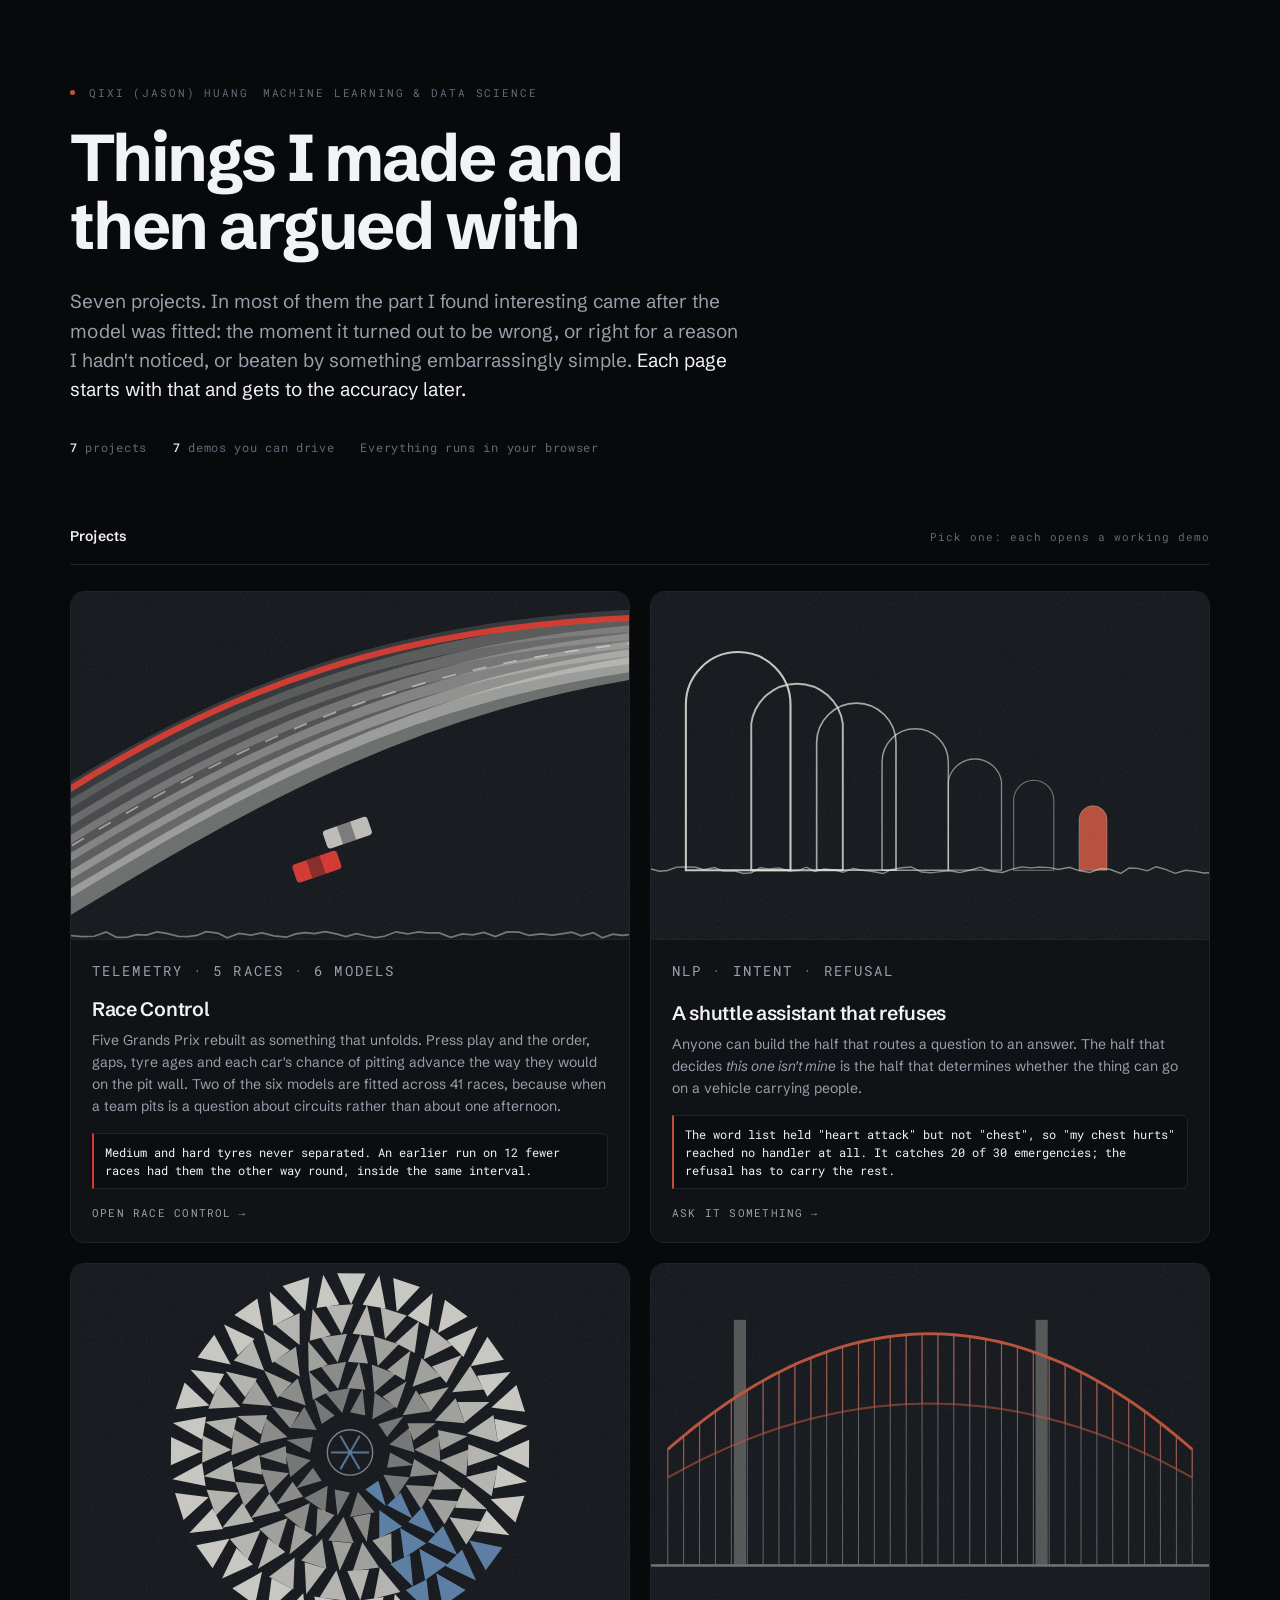
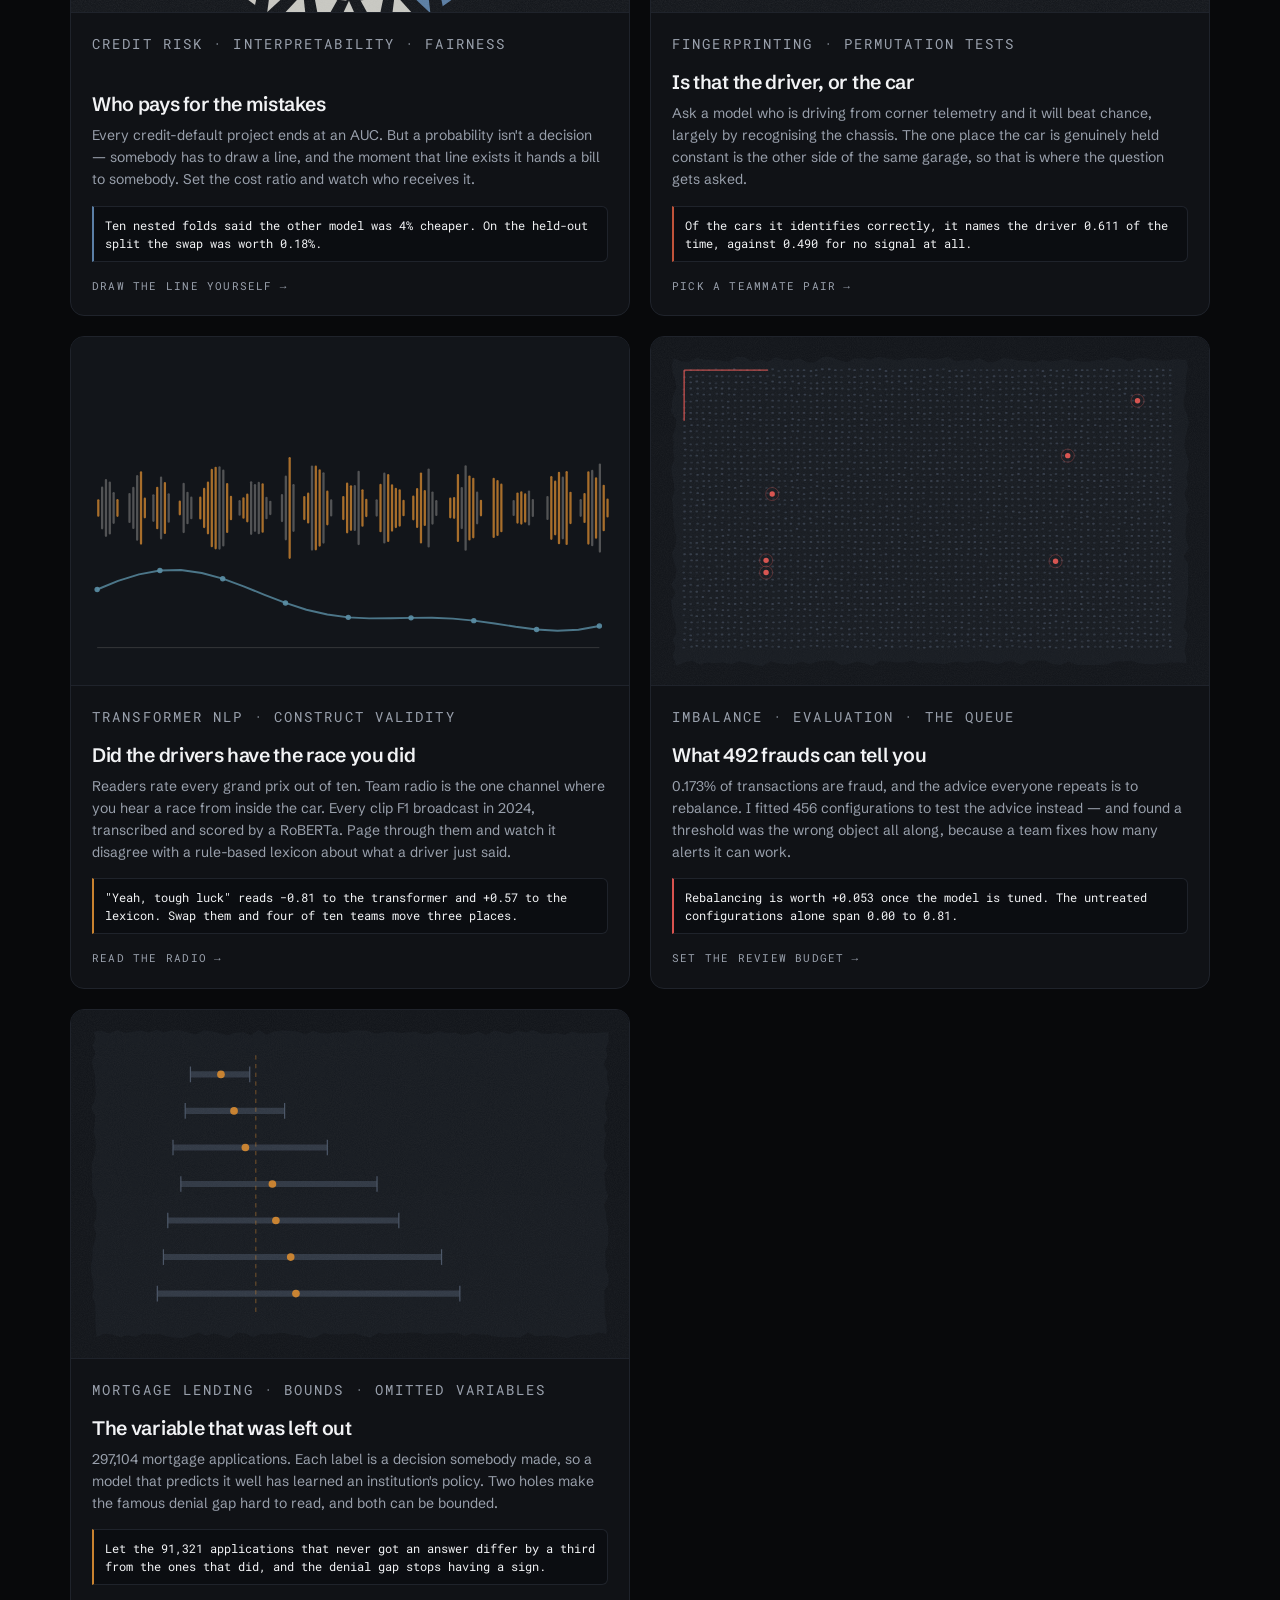
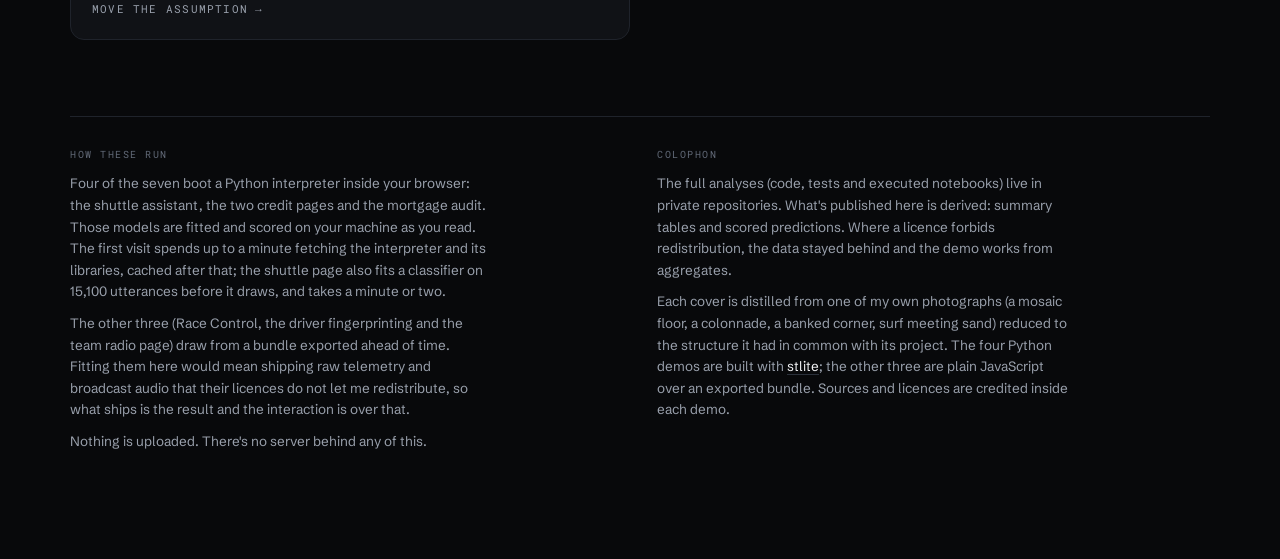
==== commit d2e909d7: "Landing page and README: which demos run Python, and covers that load - Four of the seven demos run " ====
--- a/index.html
+++ b/index.html
@@ -63,7 +63,17 @@
   transition:border-color .18s ease, transform .18s ease, background .18s ease;
 }
 .card:hover{border-color:var(--edge-2); background:var(--panel-2); transform:translateY(-2px)}
-.thumb{display:block; width:100%; aspect-ratio:16/10; object-fit:cover; border-bottom:1px solid var(--edge)}
+/* `height:auto` is load-bearing. The markup carries width="640" height="400" so the
+   box is reserved before the file arrives, but a height attribute is a presentational
+   hint that outranks `aspect-ratio`, so without this the cover stayed 400px tall at
+   every width: 325x400 on a phone, a landscape drawing cropped to a portrait slot.
+   The background is what the reader sees while the file is in flight; without it an
+   unloaded cover is a hole the colour of nothing. */
+.thumb{
+  display:block; width:100%; height:auto; aspect-ratio:16/10; object-fit:cover;
+  border-bottom:1px solid var(--edge);
+  background:var(--panel-2) linear-gradient(135deg,#171A21,#101318);
+}
 .card .body{padding:20px 21px 21px; display:flex; flex-direction:column; flex:1}
 .kicker{
   font-family:var(--mono); font-size:10px; letter-spacing:.15em; text-transform:uppercase;
@@ -103,6 +113,20 @@
   .grid{grid-template-columns:1fr}
   .foot{grid-template-columns:1fr; gap:24px}
   .hero{padding-block:56px 40px}
+  /* One column makes every cover full-bleed, and at 16:10 that is 400px of drawing
+     before the first word of each card. Seven of those is most of the page. The
+     covers are atmosphere, not information, so they get a letterbox here and the
+     reader gets about a thousand pixels of scrolling back. */
+  .thumb{aspect-ratio:2.4/1}
+  .card .body{padding:17px 17px 18px}
+  .card h3{font-size:18px}
+  .card p{font-size:13.5px}
+}
+@media (max-width:520px){
+  body{padding-inline:16px}
+  .thumb{aspect-ratio:2.8/1}
+  .finding{font-size:11.5px; padding:8px 10px}
+  .meta{gap:14px 18px}
 }
 </style>
 </head>
@@ -113,9 +137,10 @@
     <p class="eyebrow"><span class="dot"></span>Qixi (Jason) Huang<span>Machine learning &amp; data science</span></p>
     <h1>Things I made and then argued with</h1>
     <p class="deck">
-      Seven projects. In most of them the interesting part is not the model — it is the moment it
-      turned out to be wrong, or right for a reason I hadn't noticed, or beaten by something
-      embarrassingly simple. <em>Each one opens on the argument, not the accuracy.</em>
+      Seven projects. In most of them the part I found interesting came after the model was fitted:
+      the moment it turned out to be wrong, or right for a reason I hadn't noticed, or beaten by
+      something embarrassingly simple. <em>Each page starts with that and gets to the accuracy
+      later.</em>
     </p>
     <p class="meta">
       <span><b>7</b> projects</span>
@@ -127,13 +152,13 @@
   <section>
     <div class="gridhead">
       <h2>Projects</h2>
-      <span>Pick one — each opens a working demo</span>
+      <span>Pick one: each opens a working demo</span>
     </div>
 
     <div class="grid">
 
       <a class="card" href="apps/f1-dashboard/" style="--hue:#D8382F">
-        <img class="thumb" src="assets/patterns/f1-dashboard.svg" alt="" width="640" height="400" loading="lazy">
+        <img class="thumb" src="assets/patterns/f1-dashboard.svg" alt="" width="640" height="400" loading="eager" fetchpriority="high" decoding="async">
         <div class="body">
           <p class="kicker">Telemetry · 5 races · 6 models</p>
           <h3>Race Control</h3>
@@ -147,20 +172,20 @@
       </a>
 
       <a class="card" href="apps/shuttle-assistant/" style="--hue:#C0503C">
-        <img class="thumb" src="assets/patterns/shuttle-assistant.svg" alt="" width="640" height="400" loading="lazy">
+        <img class="thumb" src="assets/patterns/shuttle-assistant.svg" alt="" width="640" height="400" loading="eager" fetchpriority="high" decoding="async">
         <div class="body">
           <p class="kicker">NLP · intent · refusal</p>
           <h3>A shuttle assistant that refuses</h3>
           <p>Anyone can build the half that routes a question to an answer. The half that decides
              <em>this one isn't mine</em> is the half that determines whether the thing can go on a
              vehicle carrying people.</p>
-          <span class="finding">Ask it "my chest hurts" → refused at 0.988 confidence. The safety handler scored 0.008.</span>
+          <span class="finding">The word list held "heart attack" but not "chest", so "my chest hurts" reached no handler at all. It catches 20 of 30 emergencies; the refusal has to carry the rest.</span>
           <span class="go">Ask it something <span class="arr">→</span></span>
         </div>
       </a>
 
       <a class="card" href="apps/credit-default/" style="--hue:#5B7FA6">
-        <img class="thumb" src="assets/patterns/credit-default.svg" alt="" width="640" height="400" loading="lazy">
+        <img class="thumb" src="assets/patterns/credit-default.svg" alt="" width="640" height="400" loading="lazy" decoding="async">
         <div class="body">
           <p class="kicker">Credit risk · interpretability · fairness</p>
           <h3>Who pays for the mistakes</h3>
@@ -175,26 +200,26 @@
 
 
       <a class="card" href="apps/f1-telemetry/" style="--hue:#C0533A">
-        <img class="thumb" src="assets/patterns/f1-telemetry.svg" alt="" width="640" height="400" loading="lazy">
+        <img class="thumb" src="assets/patterns/f1-telemetry.svg" alt="" width="640" height="400" loading="lazy" decoding="async">
         <div class="body">
           <p class="kicker">Fingerprinting · permutation tests</p>
           <h3>Is that the driver, or the car</h3>
-          <p>Ask a model who is driving from corner telemetry and it will beat chance — largely by
+          <p>Ask a model who is driving from corner telemetry and it will beat chance, largely by
              recognising the chassis. The one place the car is genuinely held constant is the other
              side of the same garage, so that is where the question gets asked.</p>
-          <span class="finding">Of the cars it identifies correctly, it names the driver 0.611 of the time — against 0.490 for no signal at all.</span>
+          <span class="finding">Of the cars it identifies correctly, it names the driver 0.611 of the time, against 0.490 for no signal at all.</span>
           <span class="go">Pick a teammate pair <span class="arr">→</span></span>
         </div>
       </a>
 
       <a class="card" href="apps/f1-radio/" style="--hue:#C9822F">
-        <img class="thumb" src="assets/patterns/f1-radio.svg" alt="" width="640" height="400" loading="lazy">
+        <img class="thumb" src="assets/patterns/f1-radio.svg" alt="" width="640" height="400" loading="lazy" decoding="async">
         <div class="body">
           <p class="kicker">Transformer NLP · construct validity</p>
           <h3>Did the drivers have the race you did</h3>
           <p>Readers rate every grand prix out of ten. Team radio is the one channel where you
              hear a race from inside the car. Every clip F1 broadcast in 2024, transcribed and
-             scored by a RoBERTa — page through them and watch it disagree with a rule-based
+             scored by a RoBERTa. Page through them and watch it disagree with a rule-based
              lexicon about what a driver just said.</p>
           <span class="finding">"Yeah, tough luck" reads −0.81 to the transformer and +0.57 to the lexicon. Swap them and four of ten teams move three places.</span>
           <span class="go">Read the radio <span class="arr">→</span></span>
@@ -203,7 +228,7 @@
 
 
       <a class="card" href="apps/card-fraud/" style="--hue:#D9534F">
-        <img class="thumb" src="assets/patterns/card-fraud.svg" alt="" width="640" height="400" loading="lazy">
+        <img class="thumb" src="assets/patterns/card-fraud.svg" alt="" width="640" height="400" loading="lazy" decoding="async">
         <div class="body">
           <p class="kicker">Imbalance · evaluation · the queue</p>
           <h3>What 492 frauds can tell you</h3>
@@ -216,14 +241,13 @@
       </a>
 
       <a class="card" href="apps/hmda-denial/" style="--hue:#C9822F">
-        <img class="thumb" src="assets/patterns/hmda-denial.svg" alt="" width="640" height="400" loading="lazy">
+        <img class="thumb" src="assets/patterns/hmda-denial.svg" alt="" width="640" height="400" loading="lazy" decoding="async">
         <div class="body">
           <p class="kicker">Mortgage lending · bounds · omitted variables</p>
           <h3>The variable that was left out</h3>
-          <p>297,104 mortgage applications. The label is not an event — it is a decision
-             somebody made, so a model that predicts it well has learned an institution's
-             policy. Two holes make the famous denial gap hard to read, and both can be bounded.</p>
-          <span class="finding">Lenders cite credit history for 30.5% of denials. Regulation C does not collect credit score.</span>
+          <p>297,104 mortgage applications. Each label is a decision somebody
+             made, so a model that predicts it well has learned an institution's policy. Two holes make the famous denial gap hard to read, and both can be bounded.</p>
+          <span class="finding">Let the 91,321 applications that never got an answer differ by a third from the ones that did, and the denial gap stops having a sign.</span>
           <span class="go">Move the assumption <span class="arr">→</span></span>
         </div>
       </a>
@@ -235,21 +259,27 @@
   <footer class="foot">
     <div>
       <h4>How these run</h4>
-      <p>Six of the seven boot a Python interpreter inside your browser, so the models are
-         genuinely fitting and scoring on your machine rather than replaying a recording. The first
-         visit spends a few seconds fetching that interpreter. Race Control skips it and draws
-         straight from an exported bundle.</p>
+      <p>Four of the seven boot a Python interpreter inside your browser: the shuttle assistant,
+         the two credit pages and the mortgage audit. Those models are fitted and scored on your
+         machine as you read. The first visit spends up to a minute fetching the interpreter and
+         its libraries, cached after that; the shuttle page also fits a classifier on 15,100
+         utterances before it draws, and takes a minute or two.</p>
+      <p>The other three (Race Control, the driver fingerprinting and the team radio page) draw
+         from a bundle exported ahead of time. Fitting them here would mean shipping raw telemetry
+         and broadcast audio that their licences do not let me redistribute, so what ships is the
+         result and the interaction is over that.</p>
       <p>Nothing is uploaded. There's no server behind any of this.</p>
     </div>
     <div>
       <h4>Colophon</h4>
-      <p>The full analyses — code, tests and executed notebooks — live in private repositories. What's
-         published here is derived: summary tables, scored predictions, return series. Where a licence
+      <p>The full analyses (code, tests and executed notebooks) live in private repositories. What's
+         published here is derived: summary tables and scored predictions. Where a licence
          forbids redistribution, the data stayed behind and the demo works from aggregates.</p>
-      <p>Each cover is distilled from one of my own photographs — a mosaic floor, a colonnade, a
-         banked corner, surf meeting sand — reduced to the structure it had in common with its
-         project. Built with <a href="https://github.com/whitphx/stlite">stlite</a>; sources and
-         licences are credited inside each demo.</p>
+      <p>Each cover is distilled from one of my own photographs (a mosaic floor, a colonnade, a
+         banked corner, surf meeting sand) reduced to the structure it had in common with its
+         project. The four Python demos are built with
+         <a href="https://github.com/whitphx/stlite">stlite</a>; the other three are plain
+         JavaScript over an exported bundle. Sources and licences are credited inside each demo.</p>
     </div>
   </footer>
 
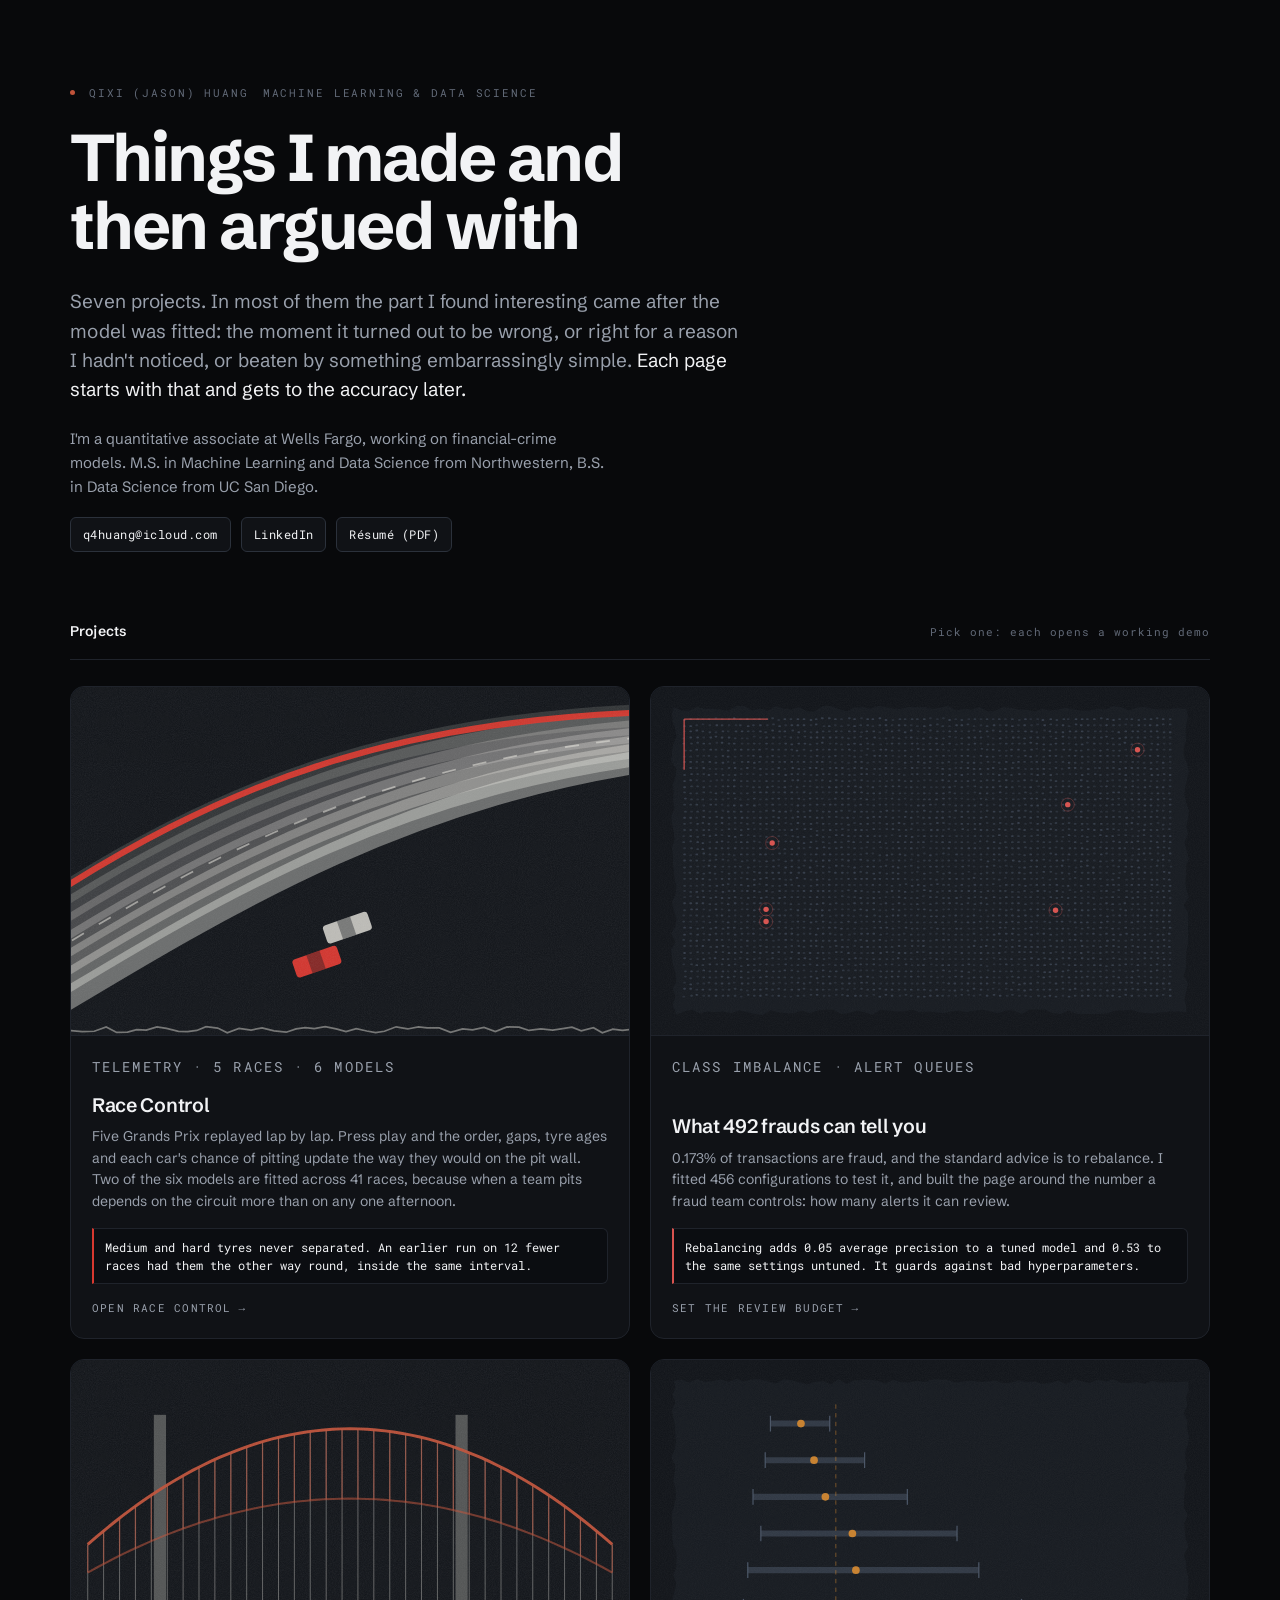
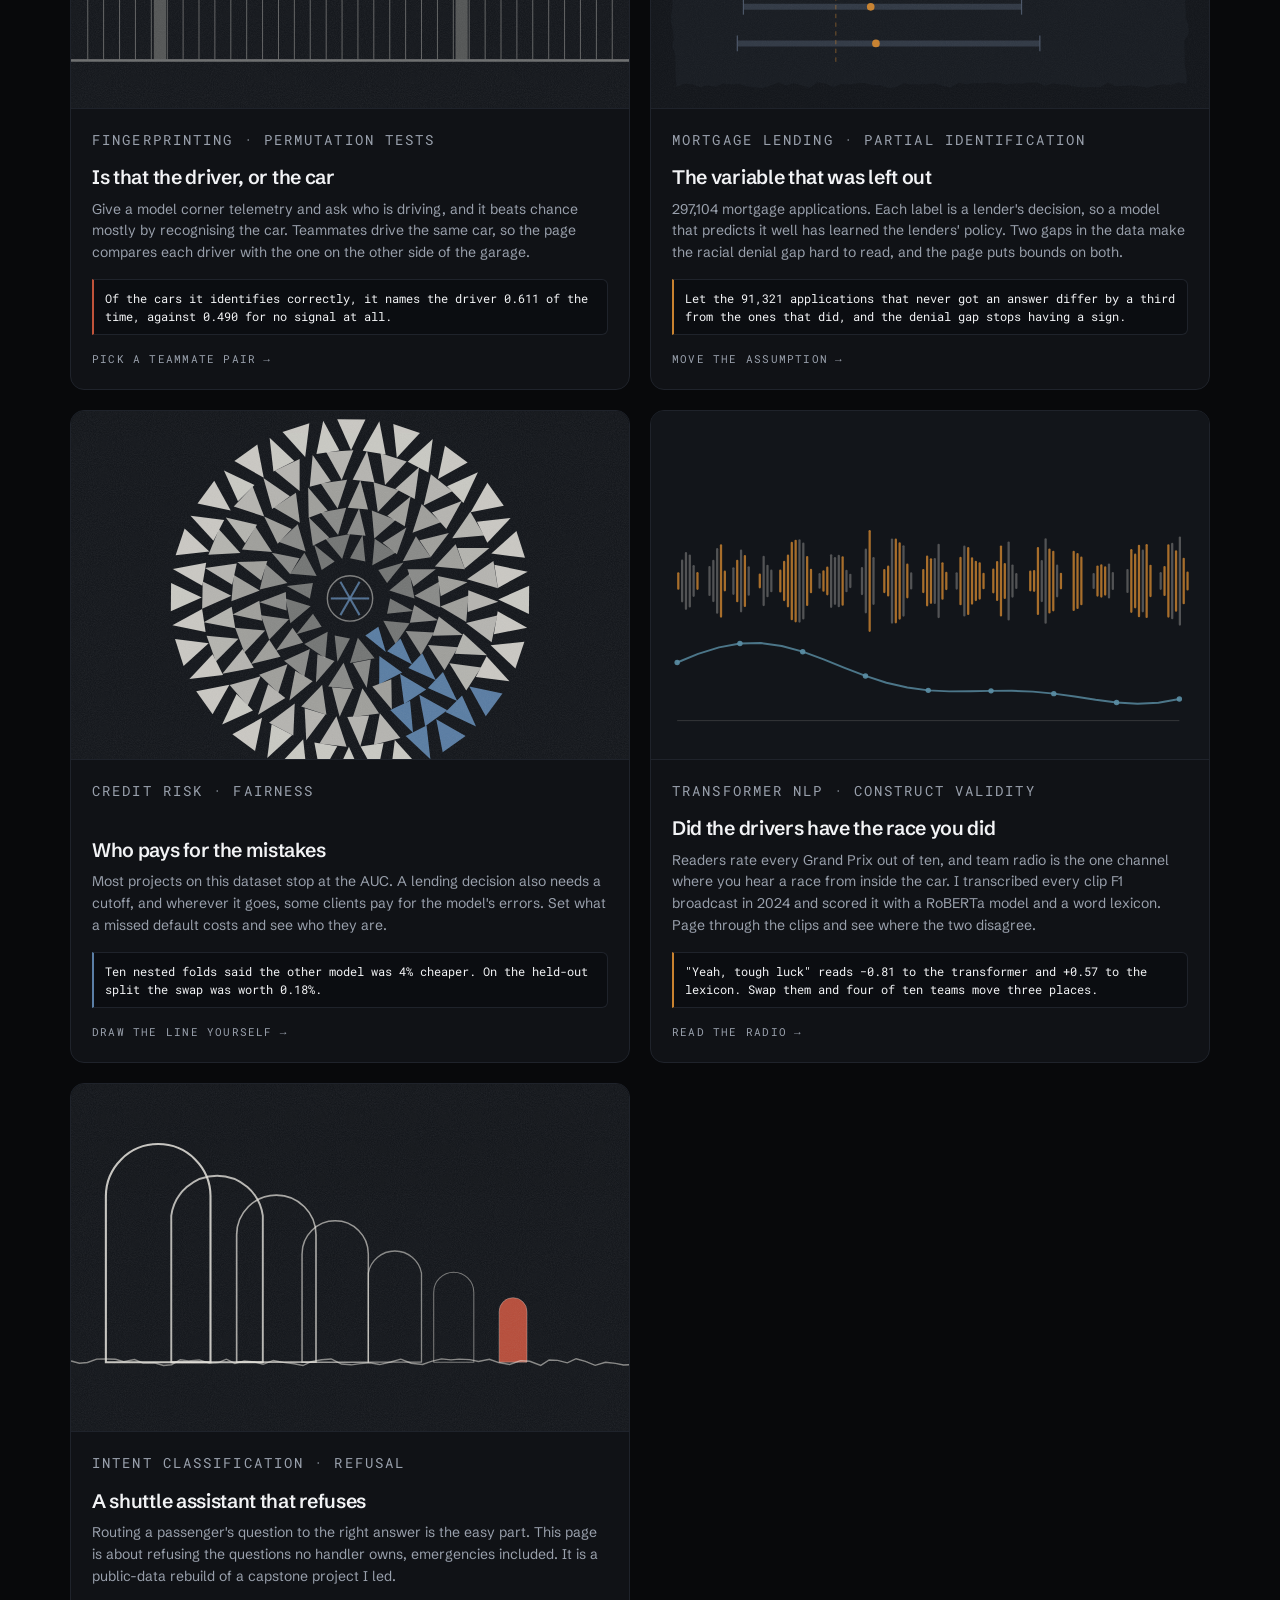
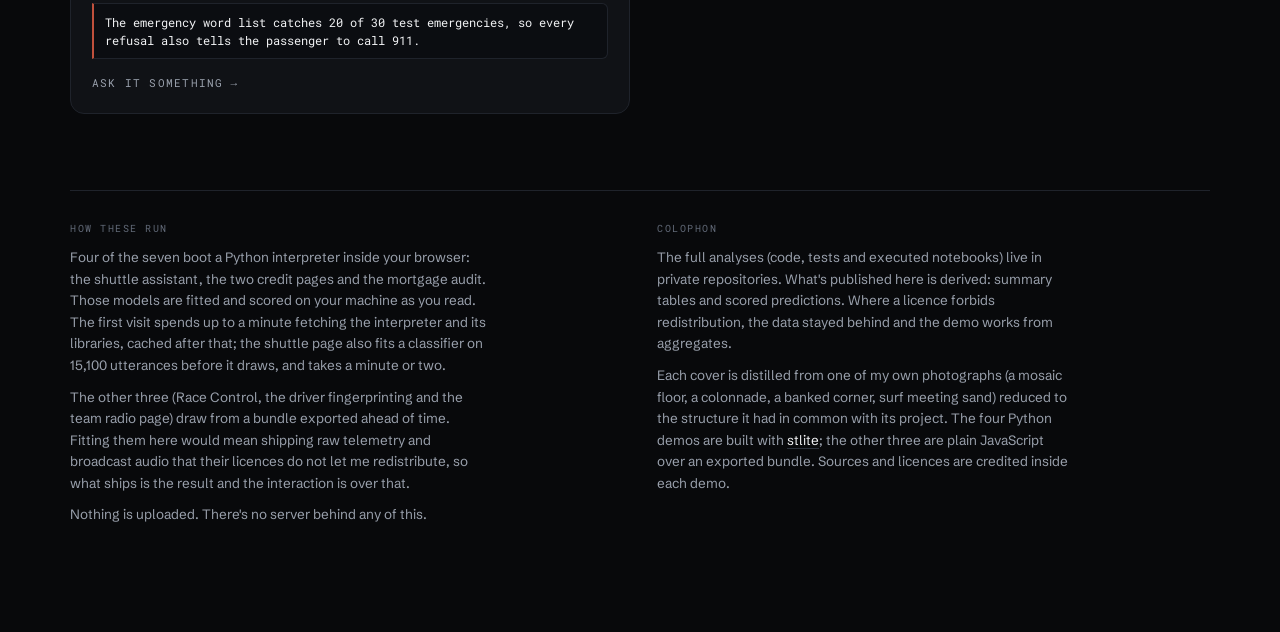
==== commit 728adfa9: "Landing page: contact details, résumé, and cards reordered and rewritten - Hero gains a one-line int" ====
--- a/index.html
+++ b/index.html
@@ -3,8 +3,8 @@
 <head>
 <meta charset="utf-8">
 <meta name="viewport" content="width=device-width, initial-scale=1">
-<title>Things I Made and Then Argued With</title>
-<meta name="description" content="Seven machine learning and data science projects, each with a demo that runs in your browser.">
+<title>Qixi Huang · Things I made and then argued with</title>
+<meta name="description" content="Seven machine learning and data science projects by Qixi Huang, each with a demo that runs in the browser.">
 <link rel="preconnect" href="https://fonts.googleapis.com">
 <link rel="preconnect" href="https://fonts.gstatic.com" crossorigin>
 <link rel="stylesheet" href="https://fonts.googleapis.com/css2?family=Schibsted+Grotesk:wght@400;500;600;700&family=Roboto+Mono:wght@400;500&display=swap">
@@ -42,11 +42,17 @@
 }
 .deck{font-size:19px; line-height:1.55; color:var(--dim); max-width:56ch; margin:26px 0 0}
 .deck em{font-style:normal; color:var(--text)}
-.meta{
-  margin-top:34px; display:flex; gap:26px; flex-wrap:wrap;
-  font-family:var(--mono); font-size:11.5px; letter-spacing:.06em; color:var(--faint);
-}
-.meta b{color:var(--text); font-weight:500}
+.about{font-size:15px; line-height:1.6; color:var(--dim); max-width:60ch; margin:22px 0 0}
+.contact{
+  margin-top:18px; display:flex; gap:10px; flex-wrap:wrap;
+  font-family:var(--mono); font-size:12px; letter-spacing:.04em;
+}
+.contact a{
+  color:var(--text); text-decoration:none; padding:7px 12px;
+  border:1px solid var(--edge-2); border-radius:6px; background:var(--panel);
+  transition:border-color .15s ease, background .15s ease;
+}
+.contact a:hover{border-color:#6E8FA8; background:var(--panel-2)}
 
 /* ---------- grid ---------- */
 .gridhead{
@@ -126,7 +132,8 @@
   body{padding-inline:16px}
   .thumb{aspect-ratio:2.8/1}
   .finding{font-size:11.5px; padding:8px 10px}
-  .meta{gap:14px 18px}
+  .contact{gap:8px}
+  .contact a{padding:7px 10px}
 }
 </style>
 </head>
@@ -142,10 +149,14 @@
       something embarrassingly simple. <em>Each page starts with that and gets to the accuracy
       later.</em>
     </p>
-    <p class="meta">
-      <span><b>7</b> projects</span>
-      <span><b>7</b> demos you can drive</span>
-      <span>Everything runs in your browser</span>
+    <p class="about">
+      I'm a quantitative associate at Wells Fargo, working on financial-crime models. M.S. in
+      Machine Learning and Data Science from Northwestern, B.S. in Data Science from UC San Diego.
+    </p>
+    <p class="contact">
+      <a href="mailto:q4huang@icloud.com">q4huang@icloud.com</a>
+      <a href="https://www.linkedin.com/in/qixihuang" rel="noopener">LinkedIn</a>
+      <a href="assets/Resume_Qixi_Huang.pdf">Résumé (PDF)</a>
     </p>
   </header>
 
@@ -162,93 +173,91 @@
         <div class="body">
           <p class="kicker">Telemetry · 5 races · 6 models</p>
           <h3>Race Control</h3>
-          <p>Five Grands Prix rebuilt as something that unfolds. Press play and the order, gaps,
-             tyre ages and each car's chance of pitting advance the way they would on the pit wall.
-             Two of the six models are fitted across 41 races, because when a team pits is a
-             question about circuits rather than about one afternoon.</p>
+          <p>Five Grands Prix replayed lap by lap. Press play and the order, gaps, tyre ages
+             and each car's chance of pitting update the way they would on the pit wall. Two
+             of the six models are fitted across 41 races, because when a team pits depends
+             on the circuit more than on any one afternoon.</p>
           <span class="finding">Medium and hard tyres never separated. An earlier run on 12 fewer races had them the other way round, inside the same interval.</span>
           <span class="go">Open Race Control <span class="arr">→</span></span>
         </div>
       </a>
 
-      <a class="card" href="apps/shuttle-assistant/" style="--hue:#C0503C">
-        <img class="thumb" src="assets/patterns/shuttle-assistant.svg" alt="" width="640" height="400" loading="eager" fetchpriority="high" decoding="async">
-        <div class="body">
-          <p class="kicker">NLP · intent · refusal</p>
-          <h3>A shuttle assistant that refuses</h3>
-          <p>Anyone can build the half that routes a question to an answer. The half that decides
-             <em>this one isn't mine</em> is the half that determines whether the thing can go on a
-             vehicle carrying people.</p>
-          <span class="finding">The word list held "heart attack" but not "chest", so "my chest hurts" reached no handler at all. It catches 20 of 30 emergencies; the refusal has to carry the rest.</span>
-          <span class="go">Ask it something <span class="arr">→</span></span>
+      <a class="card" href="apps/card-fraud/" style="--hue:#D9534F">
+        <img class="thumb" src="assets/patterns/card-fraud.svg" alt="" width="640" height="400" loading="eager" fetchpriority="high" decoding="async">
+        <div class="body">
+          <p class="kicker">Class imbalance · alert queues</p>
+          <h3>What 492 frauds can tell you</h3>
+          <p>0.173% of transactions are fraud, and the standard advice is to rebalance. I
+             fitted 456 configurations to test it, and built the page around the number a
+             fraud team controls: how many alerts it can review.</p>
+          <span class="finding">Rebalancing adds 0.05 average precision to a tuned model and 0.53 to the same settings untuned. It guards against bad hyperparameters.</span>
+          <span class="go">Set the review budget <span class="arr">→</span></span>
+        </div>
+      </a>
+
+      <a class="card" href="apps/f1-telemetry/" style="--hue:#C0533A">
+        <img class="thumb" src="assets/patterns/f1-telemetry.svg" alt="" width="640" height="400" loading="lazy" decoding="async">
+        <div class="body">
+          <p class="kicker">Fingerprinting · permutation tests</p>
+          <h3>Is that the driver, or the car</h3>
+          <p>Give a model corner telemetry and ask who is driving, and it beats chance
+             mostly by recognising the car. Teammates drive the same car, so the page
+             compares each driver with the one on the other side of the garage.</p>
+          <span class="finding">Of the cars it identifies correctly, it names the driver 0.611 of the time, against 0.490 for no signal at all.</span>
+          <span class="go">Pick a teammate pair <span class="arr">→</span></span>
+        </div>
+      </a>
+
+      <a class="card" href="apps/hmda-denial/" style="--hue:#C9822F">
+        <img class="thumb" src="assets/patterns/hmda-denial.svg" alt="" width="640" height="400" loading="lazy" decoding="async">
+        <div class="body">
+          <p class="kicker">Mortgage lending · partial identification</p>
+          <h3>The variable that was left out</h3>
+          <p>297,104 mortgage applications. Each label is a lender's decision, so a model
+             that predicts it well has learned the lenders' policy. Two gaps in the data
+             make the racial denial gap hard to read, and the page puts bounds on both.</p>
+          <span class="finding">Let the 91,321 applications that never got an answer differ by a third from the ones that did, and the denial gap stops having a sign.</span>
+          <span class="go">Move the assumption <span class="arr">→</span></span>
         </div>
       </a>
 
       <a class="card" href="apps/credit-default/" style="--hue:#5B7FA6">
         <img class="thumb" src="assets/patterns/credit-default.svg" alt="" width="640" height="400" loading="lazy" decoding="async">
         <div class="body">
-          <p class="kicker">Credit risk · interpretability · fairness</p>
+          <p class="kicker">Credit risk · fairness</p>
           <h3>Who pays for the mistakes</h3>
-          <p>Every credit-default project ends at an AUC. But a probability isn't a decision —
-             somebody has to draw a line, and the moment that line exists it hands a bill to
-             somebody. Set the cost ratio and watch who receives it.</p>
+          <p>Most projects on this dataset stop at the AUC. A lending decision also needs a
+             cutoff, and wherever it goes, some clients pay for the model's errors. Set what
+             a missed default costs and see who they are.</p>
           <span class="finding">Ten nested folds said the other model was 4% cheaper. On the held-out split the swap was worth 0.18%.</span>
           <span class="go">Draw the line yourself <span class="arr">→</span></span>
         </div>
       </a>
 
-
-
-      <a class="card" href="apps/f1-telemetry/" style="--hue:#C0533A">
-        <img class="thumb" src="assets/patterns/f1-telemetry.svg" alt="" width="640" height="400" loading="lazy" decoding="async">
-        <div class="body">
-          <p class="kicker">Fingerprinting · permutation tests</p>
-          <h3>Is that the driver, or the car</h3>
-          <p>Ask a model who is driving from corner telemetry and it will beat chance, largely by
-             recognising the chassis. The one place the car is genuinely held constant is the other
-             side of the same garage, so that is where the question gets asked.</p>
-          <span class="finding">Of the cars it identifies correctly, it names the driver 0.611 of the time, against 0.490 for no signal at all.</span>
-          <span class="go">Pick a teammate pair <span class="arr">→</span></span>
-        </div>
-      </a>
-
       <a class="card" href="apps/f1-radio/" style="--hue:#C9822F">
         <img class="thumb" src="assets/patterns/f1-radio.svg" alt="" width="640" height="400" loading="lazy" decoding="async">
         <div class="body">
           <p class="kicker">Transformer NLP · construct validity</p>
           <h3>Did the drivers have the race you did</h3>
-          <p>Readers rate every grand prix out of ten. Team radio is the one channel where you
-             hear a race from inside the car. Every clip F1 broadcast in 2024, transcribed and
-             scored by a RoBERTa. Page through them and watch it disagree with a rule-based
-             lexicon about what a driver just said.</p>
+          <p>Readers rate every Grand Prix out of ten, and team radio is the one channel
+             where you hear a race from inside the car. I transcribed every clip F1
+             broadcast in 2024 and scored it with a RoBERTa model and a word lexicon. Page
+             through the clips and see where the two disagree.</p>
           <span class="finding">"Yeah, tough luck" reads −0.81 to the transformer and +0.57 to the lexicon. Swap them and four of ten teams move three places.</span>
           <span class="go">Read the radio <span class="arr">→</span></span>
         </div>
       </a>
 
-
-      <a class="card" href="apps/card-fraud/" style="--hue:#D9534F">
-        <img class="thumb" src="assets/patterns/card-fraud.svg" alt="" width="640" height="400" loading="lazy" decoding="async">
-        <div class="body">
-          <p class="kicker">Imbalance · evaluation · the queue</p>
-          <h3>What 492 frauds can tell you</h3>
-          <p>0.173% of transactions are fraud, and the advice everyone repeats is to rebalance.
-             I fitted 456 configurations to test the advice instead — and found a threshold was
-             the wrong object all along, because a team fixes how many alerts it can work.</p>
-          <span class="finding">Rebalancing is worth +0.053 once the model is tuned. The untreated configurations alone span 0.00 to 0.81.</span>
-          <span class="go">Set the review budget <span class="arr">→</span></span>
-        </div>
-      </a>
-
-      <a class="card" href="apps/hmda-denial/" style="--hue:#C9822F">
-        <img class="thumb" src="assets/patterns/hmda-denial.svg" alt="" width="640" height="400" loading="lazy" decoding="async">
-        <div class="body">
-          <p class="kicker">Mortgage lending · bounds · omitted variables</p>
-          <h3>The variable that was left out</h3>
-          <p>297,104 mortgage applications. Each label is a decision somebody
-             made, so a model that predicts it well has learned an institution's policy. Two holes make the famous denial gap hard to read, and both can be bounded.</p>
-          <span class="finding">Let the 91,321 applications that never got an answer differ by a third from the ones that did, and the denial gap stops having a sign.</span>
-          <span class="go">Move the assumption <span class="arr">→</span></span>
+      <a class="card" href="apps/shuttle-assistant/" style="--hue:#C0503C">
+        <img class="thumb" src="assets/patterns/shuttle-assistant.svg" alt="" width="640" height="400" loading="lazy" decoding="async">
+        <div class="body">
+          <p class="kicker">Intent classification · refusal</p>
+          <h3>A shuttle assistant that refuses</h3>
+          <p>Routing a passenger's question to the right answer is the easy part. This page
+             is about refusing the questions no handler owns, emergencies included. It is a
+             public-data rebuild of a capstone project I led.</p>
+          <span class="finding">The emergency word list catches 20 of 30 test emergencies, so every refusal also tells the passenger to call 911.</span>
+          <span class="go">Ask it something <span class="arr">→</span></span>
         </div>
       </a>
 
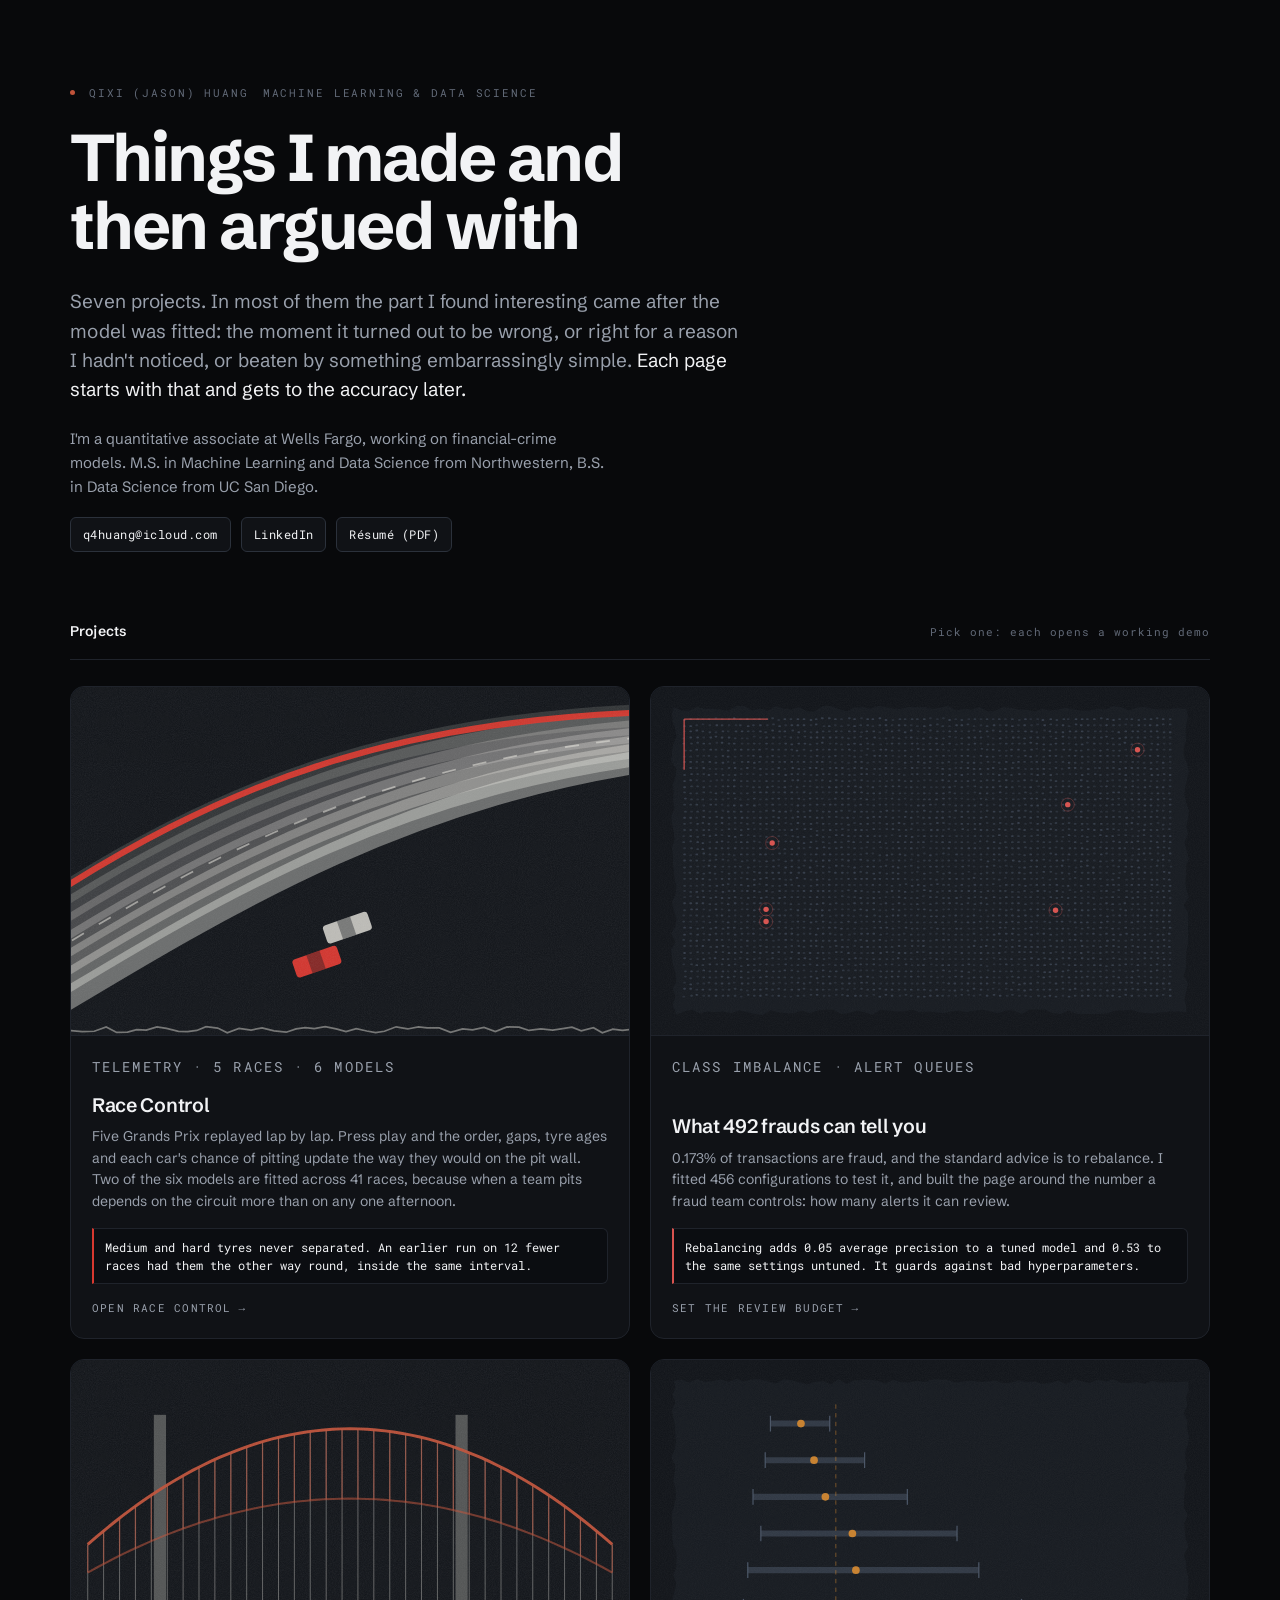
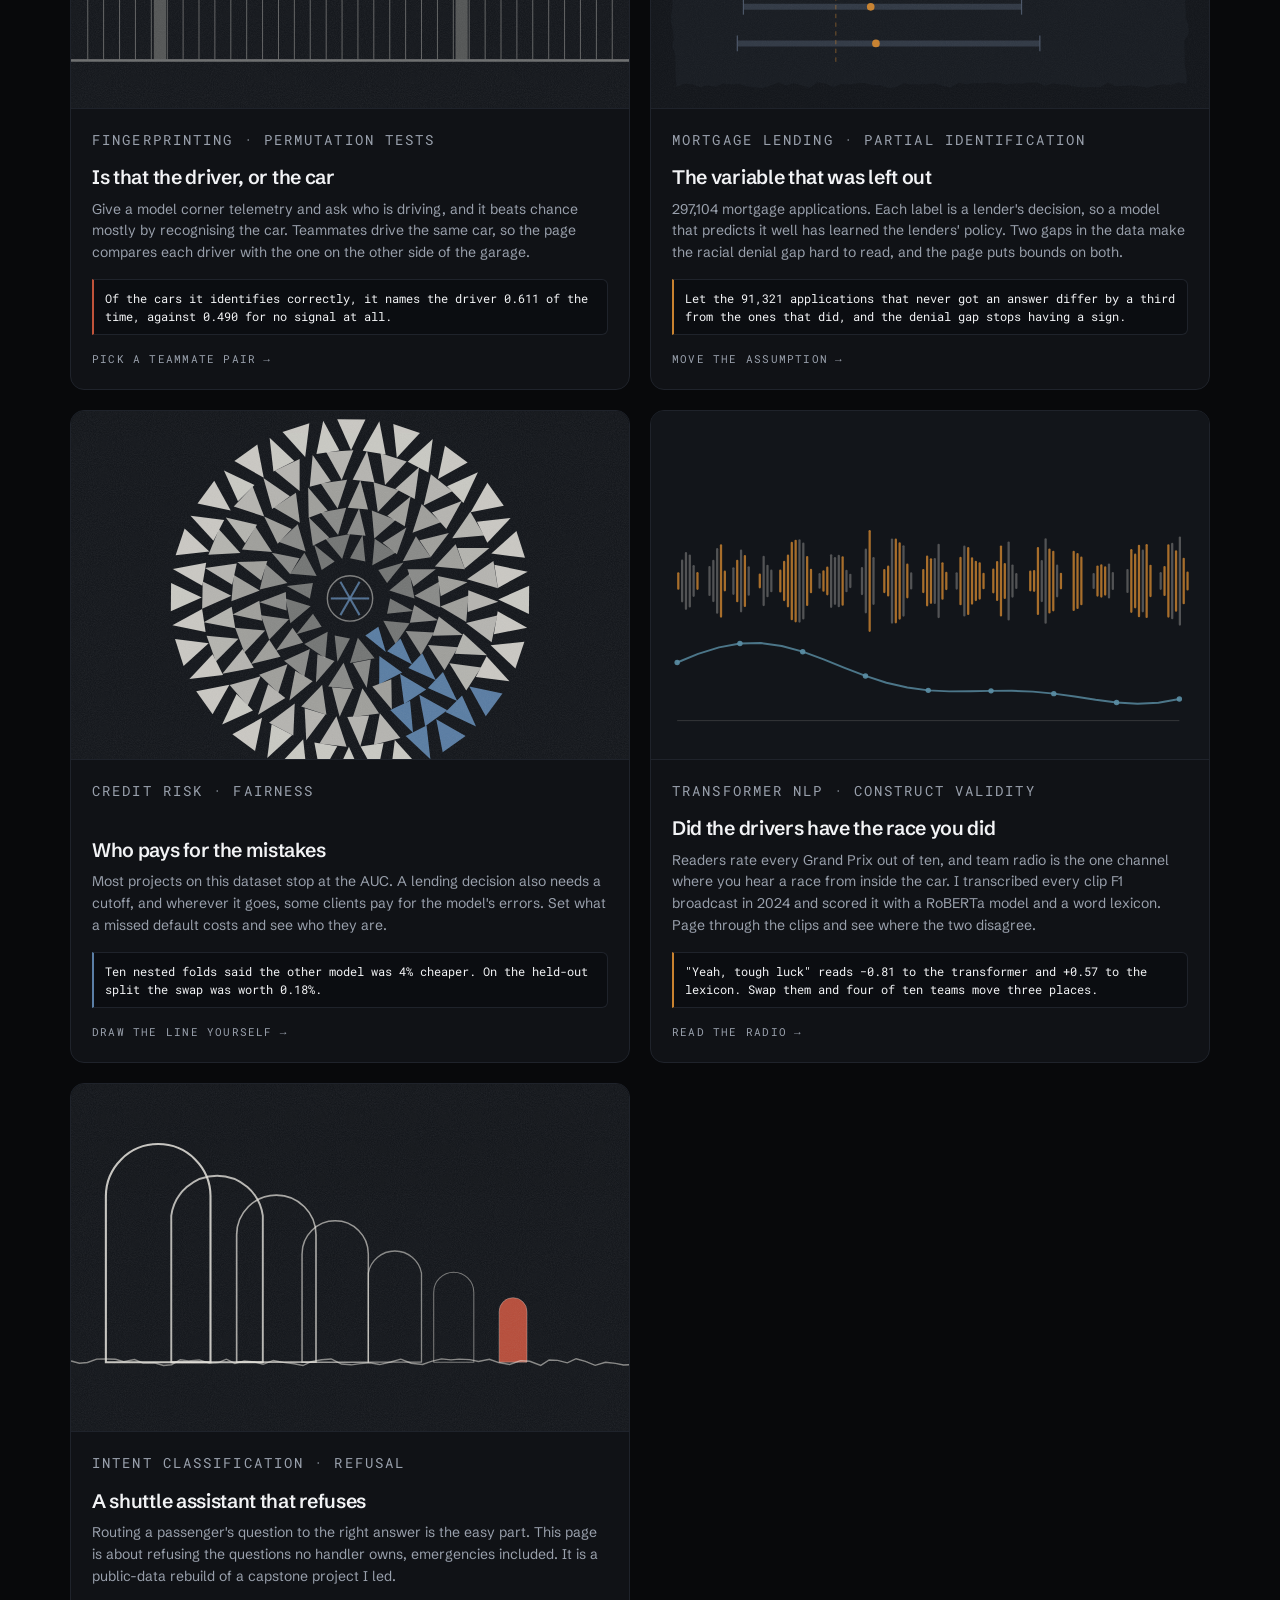
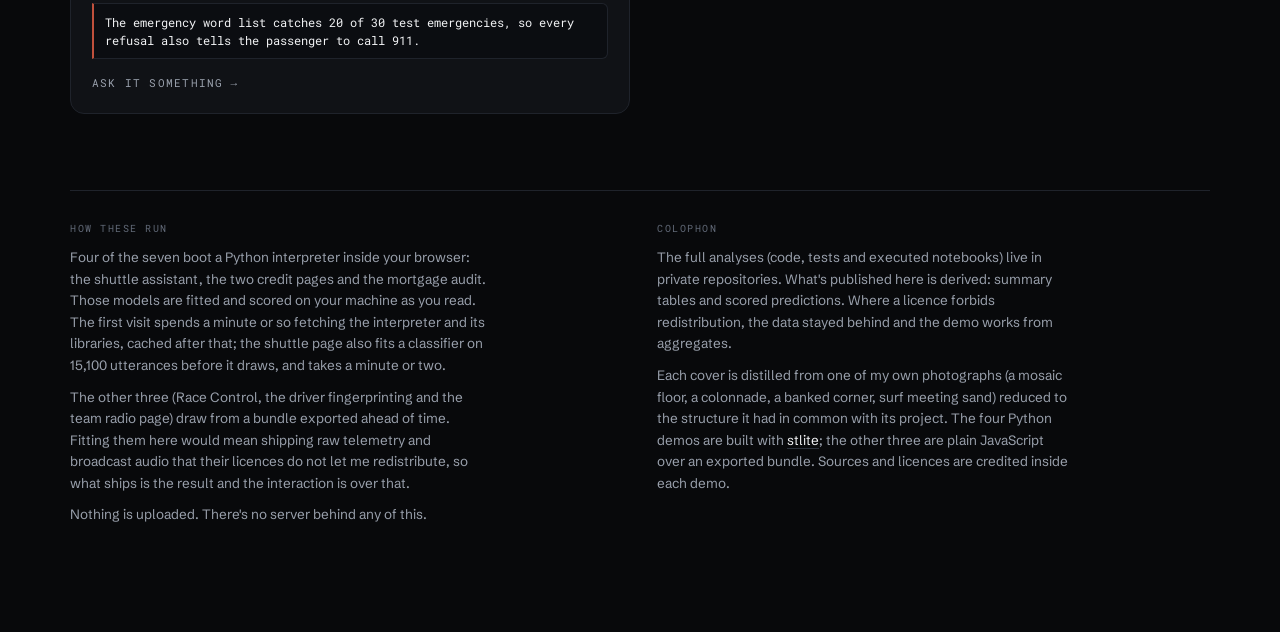
==== commit 276aa192: "Loading times measured on the live site A first visit to the published site downloads the Python run" ====
--- a/index.html
+++ b/index.html
@@ -270,7 +270,7 @@
       <h4>How these run</h4>
       <p>Four of the seven boot a Python interpreter inside your browser: the shuttle assistant,
          the two credit pages and the mortgage audit. Those models are fitted and scored on your
-         machine as you read. The first visit spends up to a minute fetching the interpreter and
+         machine as you read. The first visit spends a minute or so fetching the interpreter and
          its libraries, cached after that; the shuttle page also fits a classifier on 15,100
          utterances before it draws, and takes a minute or two.</p>
       <p>The other three (Race Control, the driver fingerprinting and the team radio page) draw
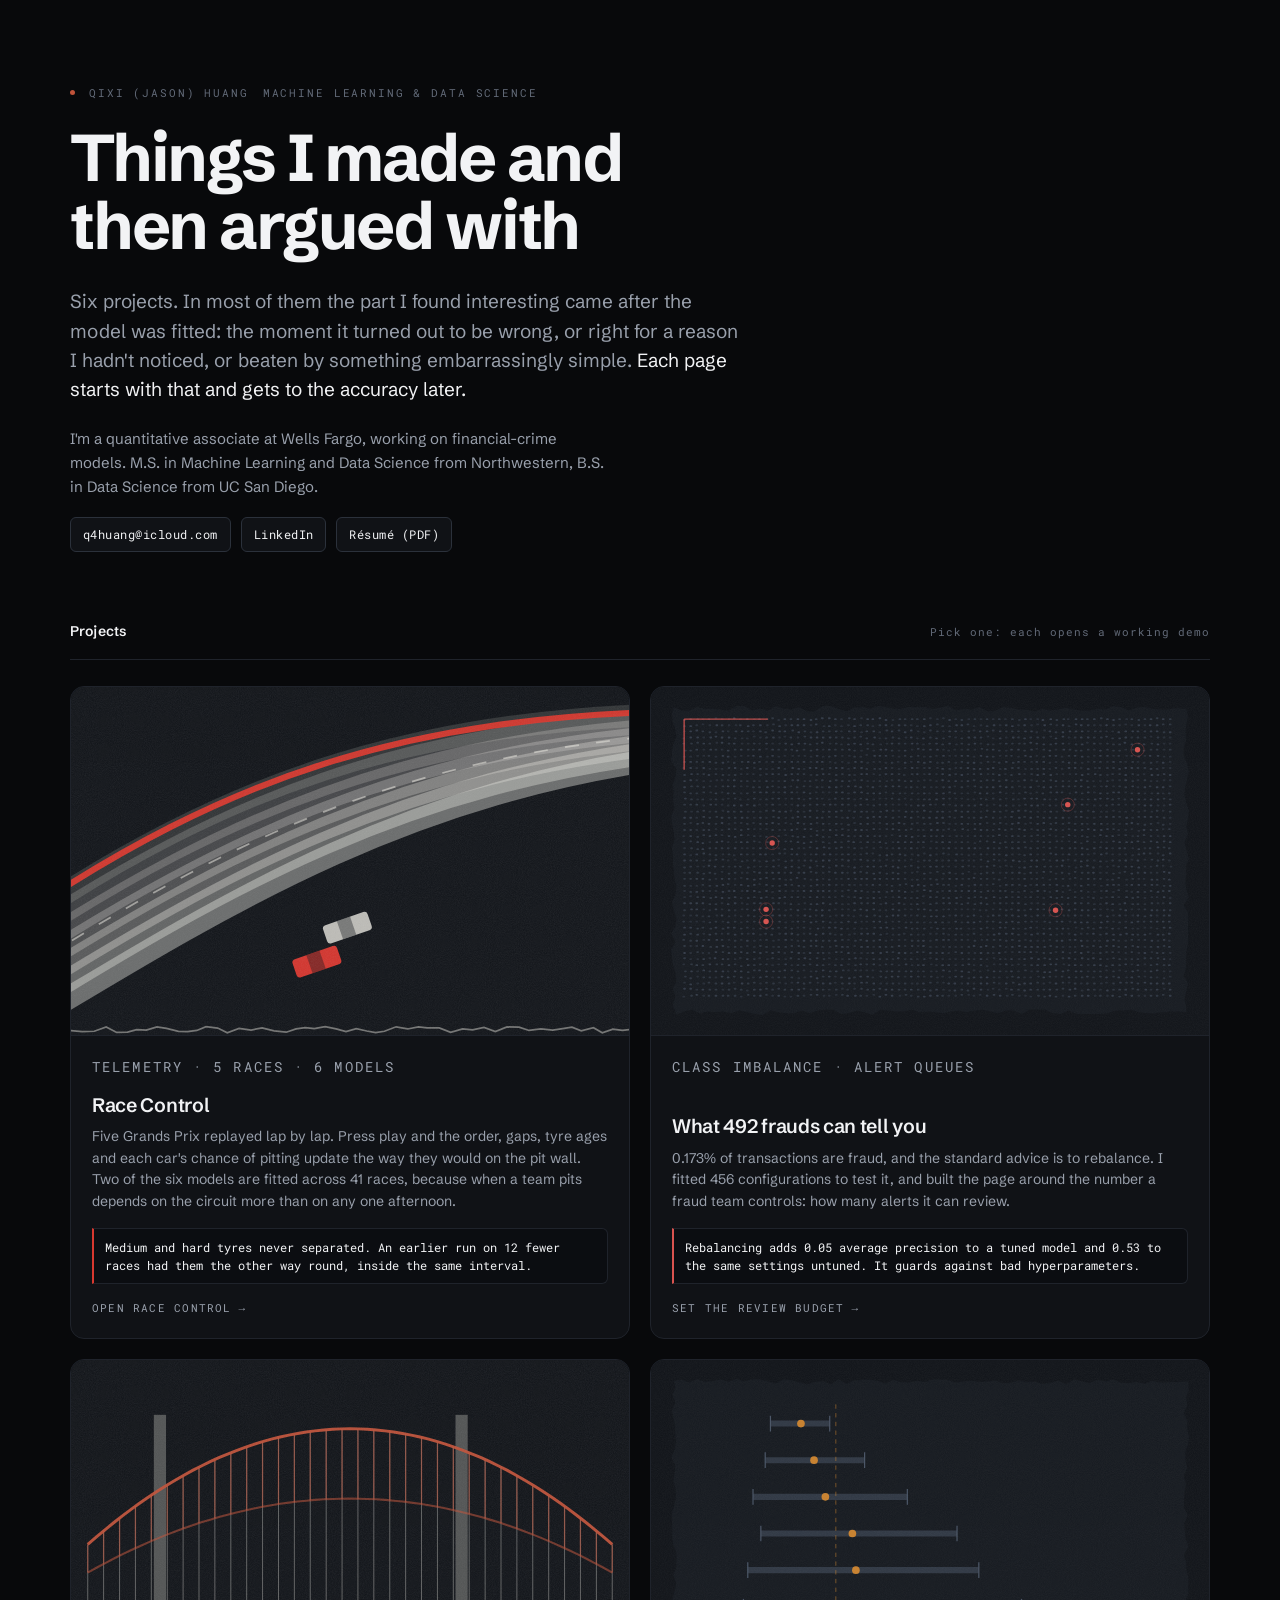
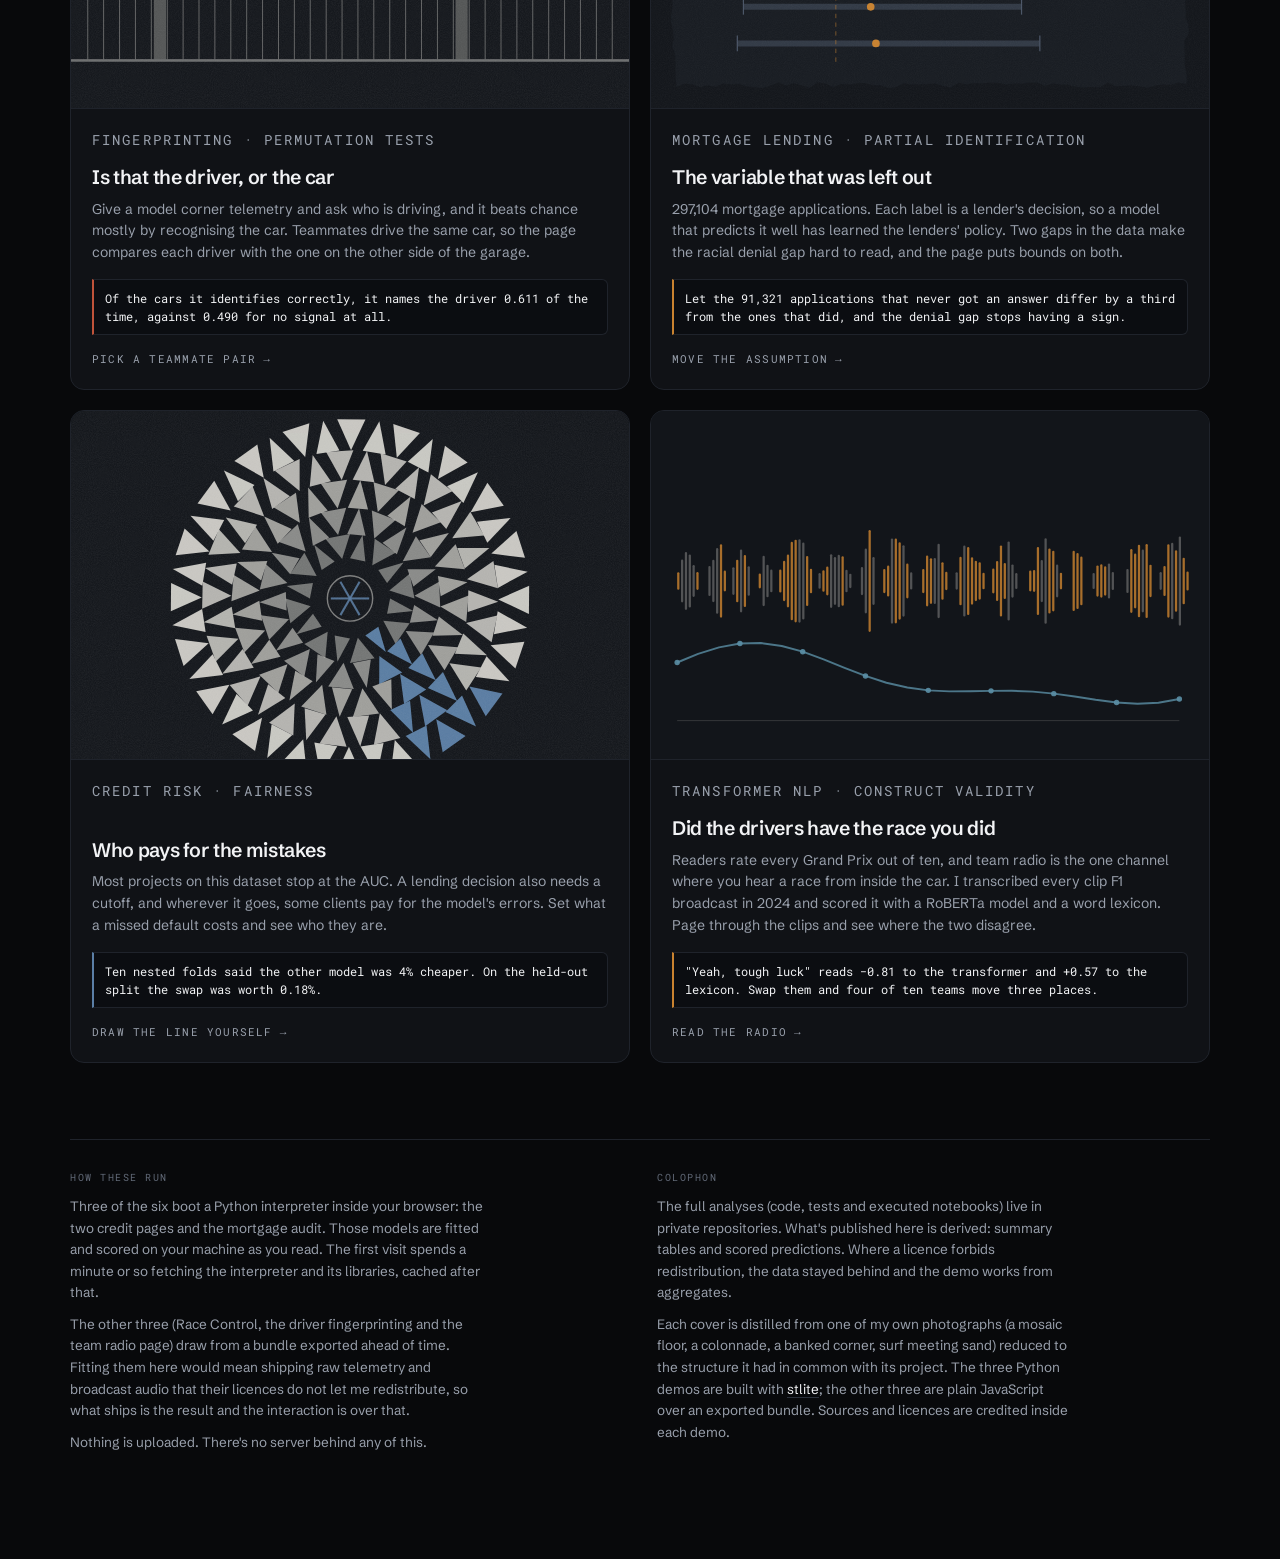
==== commit b47c610e: "Take the shuttle assistant down while its Lake Nona rebuild is in progress The refusal study stays i" ====
--- a/index.html
+++ b/index.html
@@ -4,7 +4,7 @@
 <meta charset="utf-8">
 <meta name="viewport" content="width=device-width, initial-scale=1">
 <title>Qixi Huang · Things I made and then argued with</title>
-<meta name="description" content="Seven machine learning and data science projects by Qixi Huang, each with a demo that runs in the browser.">
+<meta name="description" content="Six machine learning and data science projects by Qixi Huang, each with a demo that runs in the browser.">
 <link rel="preconnect" href="https://fonts.googleapis.com">
 <link rel="preconnect" href="https://fonts.gstatic.com" crossorigin>
 <link rel="stylesheet" href="https://fonts.googleapis.com/css2?family=Schibsted+Grotesk:wght@400;500;600;700&family=Roboto+Mono:wght@400;500&display=swap">
@@ -120,7 +120,7 @@
   .foot{grid-template-columns:1fr; gap:24px}
   .hero{padding-block:56px 40px}
   /* One column makes every cover full-bleed, and at 16:10 that is 400px of drawing
-     before the first word of each card. Seven of those is most of the page. The
+     before the first word of each card. Six of those is most of the page. The
      covers are atmosphere, not information, so they get a letterbox here and the
      reader gets about a thousand pixels of scrolling back. */
   .thumb{aspect-ratio:2.4/1}
@@ -144,7 +144,7 @@
     <p class="eyebrow"><span class="dot"></span>Qixi (Jason) Huang<span>Machine learning &amp; data science</span></p>
     <h1>Things I made and then argued with</h1>
     <p class="deck">
-      Seven projects. In most of them the part I found interesting came after the model was fitted:
+      Six projects. In most of them the part I found interesting came after the model was fitted:
       the moment it turned out to be wrong, or right for a reason I hadn't noticed, or beaten by
       something embarrassingly simple. <em>Each page starts with that and gets to the accuracy
       later.</em>
@@ -248,31 +248,16 @@
         </div>
       </a>
 
-      <a class="card" href="apps/shuttle-assistant/" style="--hue:#C0503C">
-        <img class="thumb" src="assets/patterns/shuttle-assistant.svg" alt="" width="640" height="400" loading="lazy" decoding="async">
-        <div class="body">
-          <p class="kicker">Intent classification · refusal</p>
-          <h3>A shuttle assistant that refuses</h3>
-          <p>Routing a passenger's question to the right answer is the easy part. This page
-             is about refusing the questions no handler owns, emergencies included. It is a
-             public-data rebuild of a capstone project I led.</p>
-          <span class="finding">The emergency word list catches 20 of 30 test emergencies, so every refusal also tells the passenger to call 911.</span>
-          <span class="go">Ask it something <span class="arr">→</span></span>
-        </div>
-      </a>
-
-
     </div>
   </section>
 
   <footer class="foot">
     <div>
       <h4>How these run</h4>
-      <p>Four of the seven boot a Python interpreter inside your browser: the shuttle assistant,
-         the two credit pages and the mortgage audit. Those models are fitted and scored on your
-         machine as you read. The first visit spends a minute or so fetching the interpreter and
-         its libraries, cached after that; the shuttle page also fits a classifier on 15,100
-         utterances before it draws, and takes a minute or two.</p>
+      <p>Three of the six boot a Python interpreter inside your browser: the two credit pages
+         and the mortgage audit. Those models are fitted and scored on your machine as you read.
+         The first visit spends a minute or so fetching the interpreter and its libraries, cached
+         after that.</p>
       <p>The other three (Race Control, the driver fingerprinting and the team radio page) draw
          from a bundle exported ahead of time. Fitting them here would mean shipping raw telemetry
          and broadcast audio that their licences do not let me redistribute, so what ships is the
@@ -286,7 +271,7 @@
          forbids redistribution, the data stayed behind and the demo works from aggregates.</p>
       <p>Each cover is distilled from one of my own photographs (a mosaic floor, a colonnade, a
          banked corner, surf meeting sand) reduced to the structure it had in common with its
-         project. The four Python demos are built with
+         project. The three Python demos are built with
          <a href="https://github.com/whitphx/stlite">stlite</a>; the other three are plain
          JavaScript over an exported bundle. Sources and licences are credited inside each demo.</p>
     </div>
